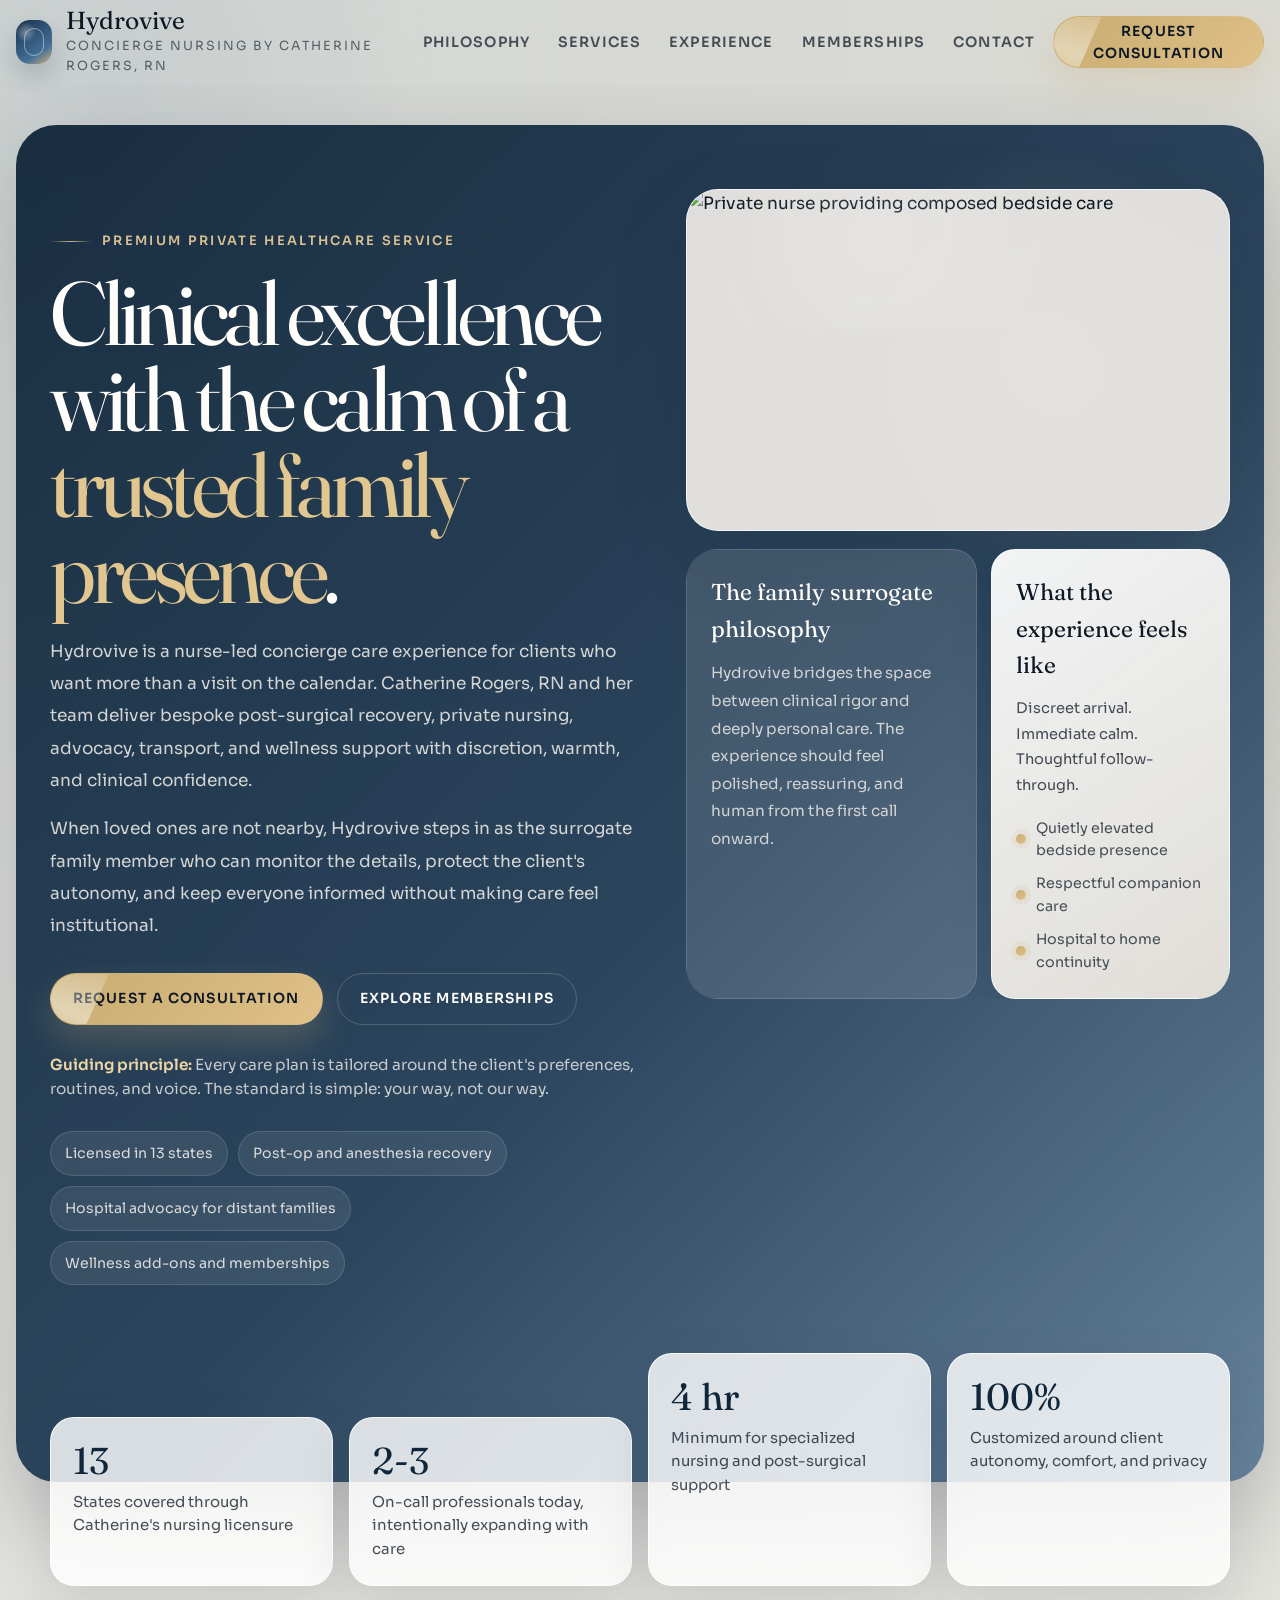
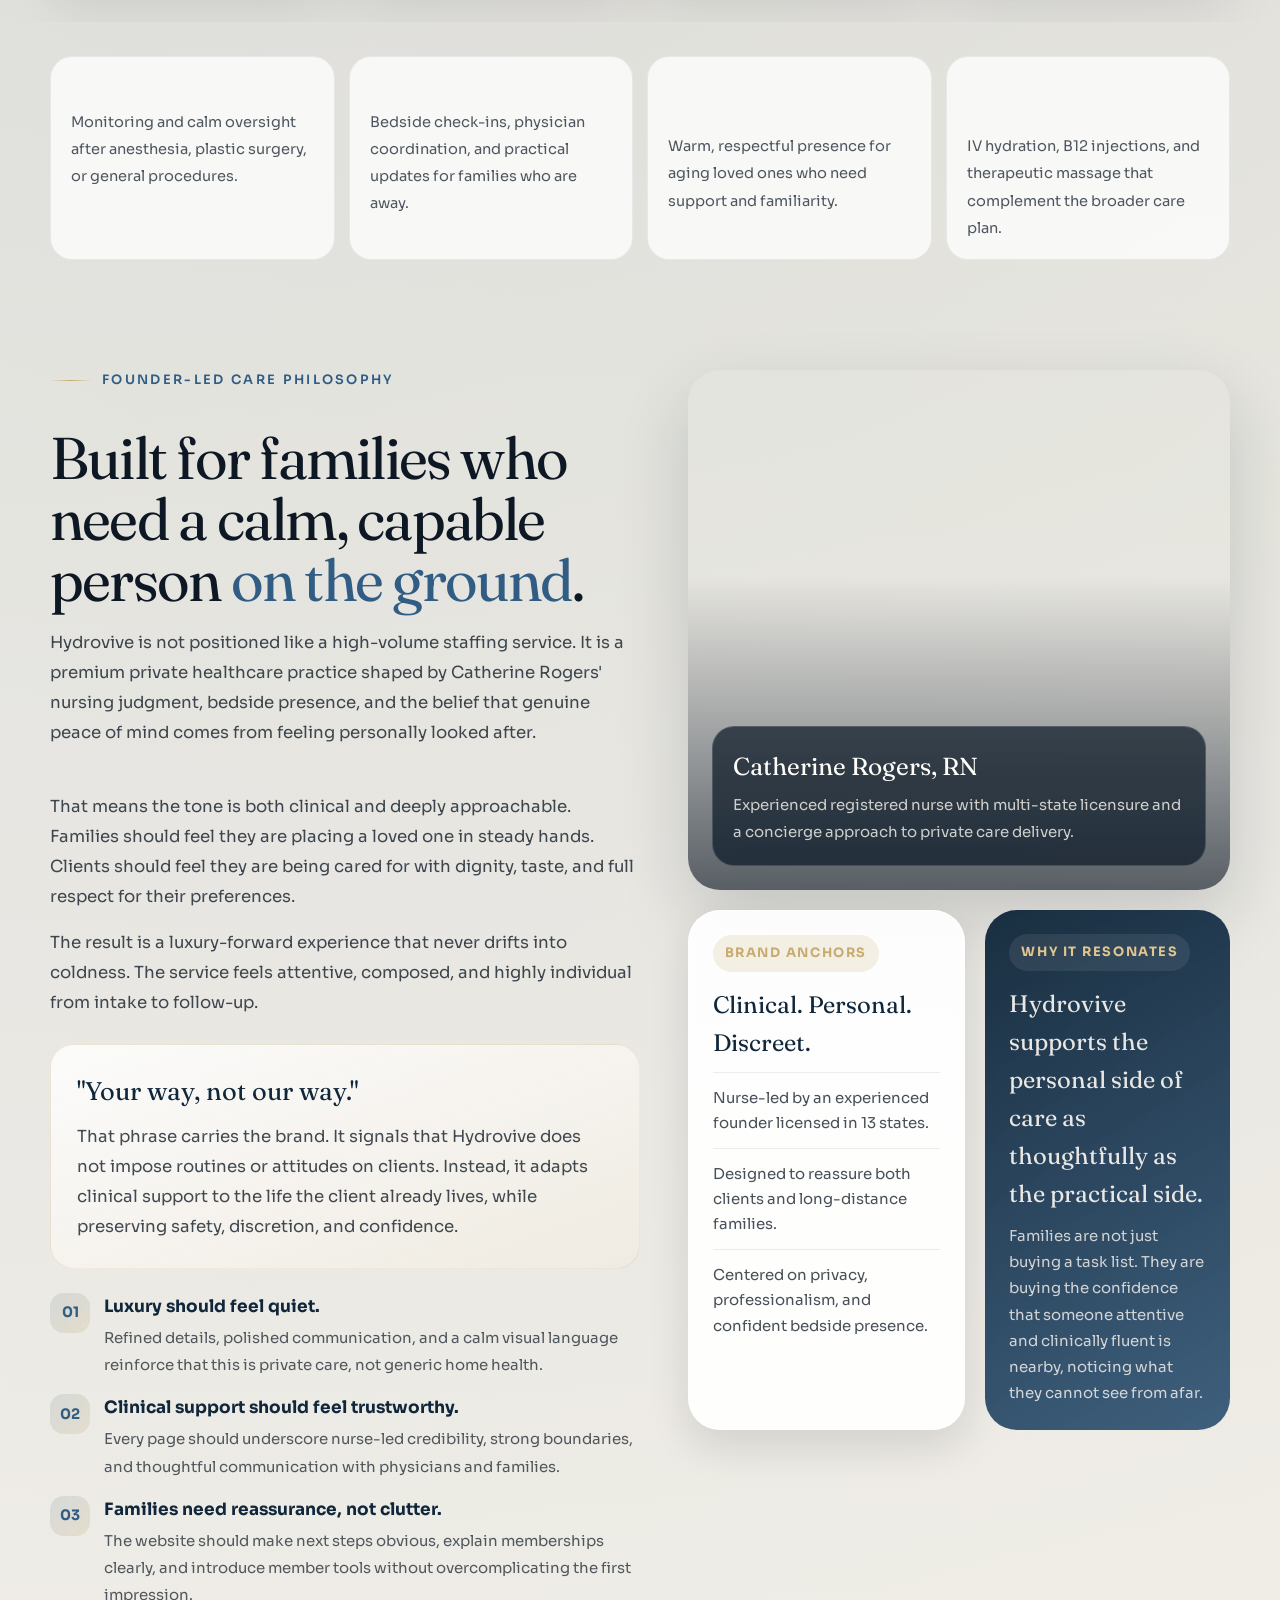
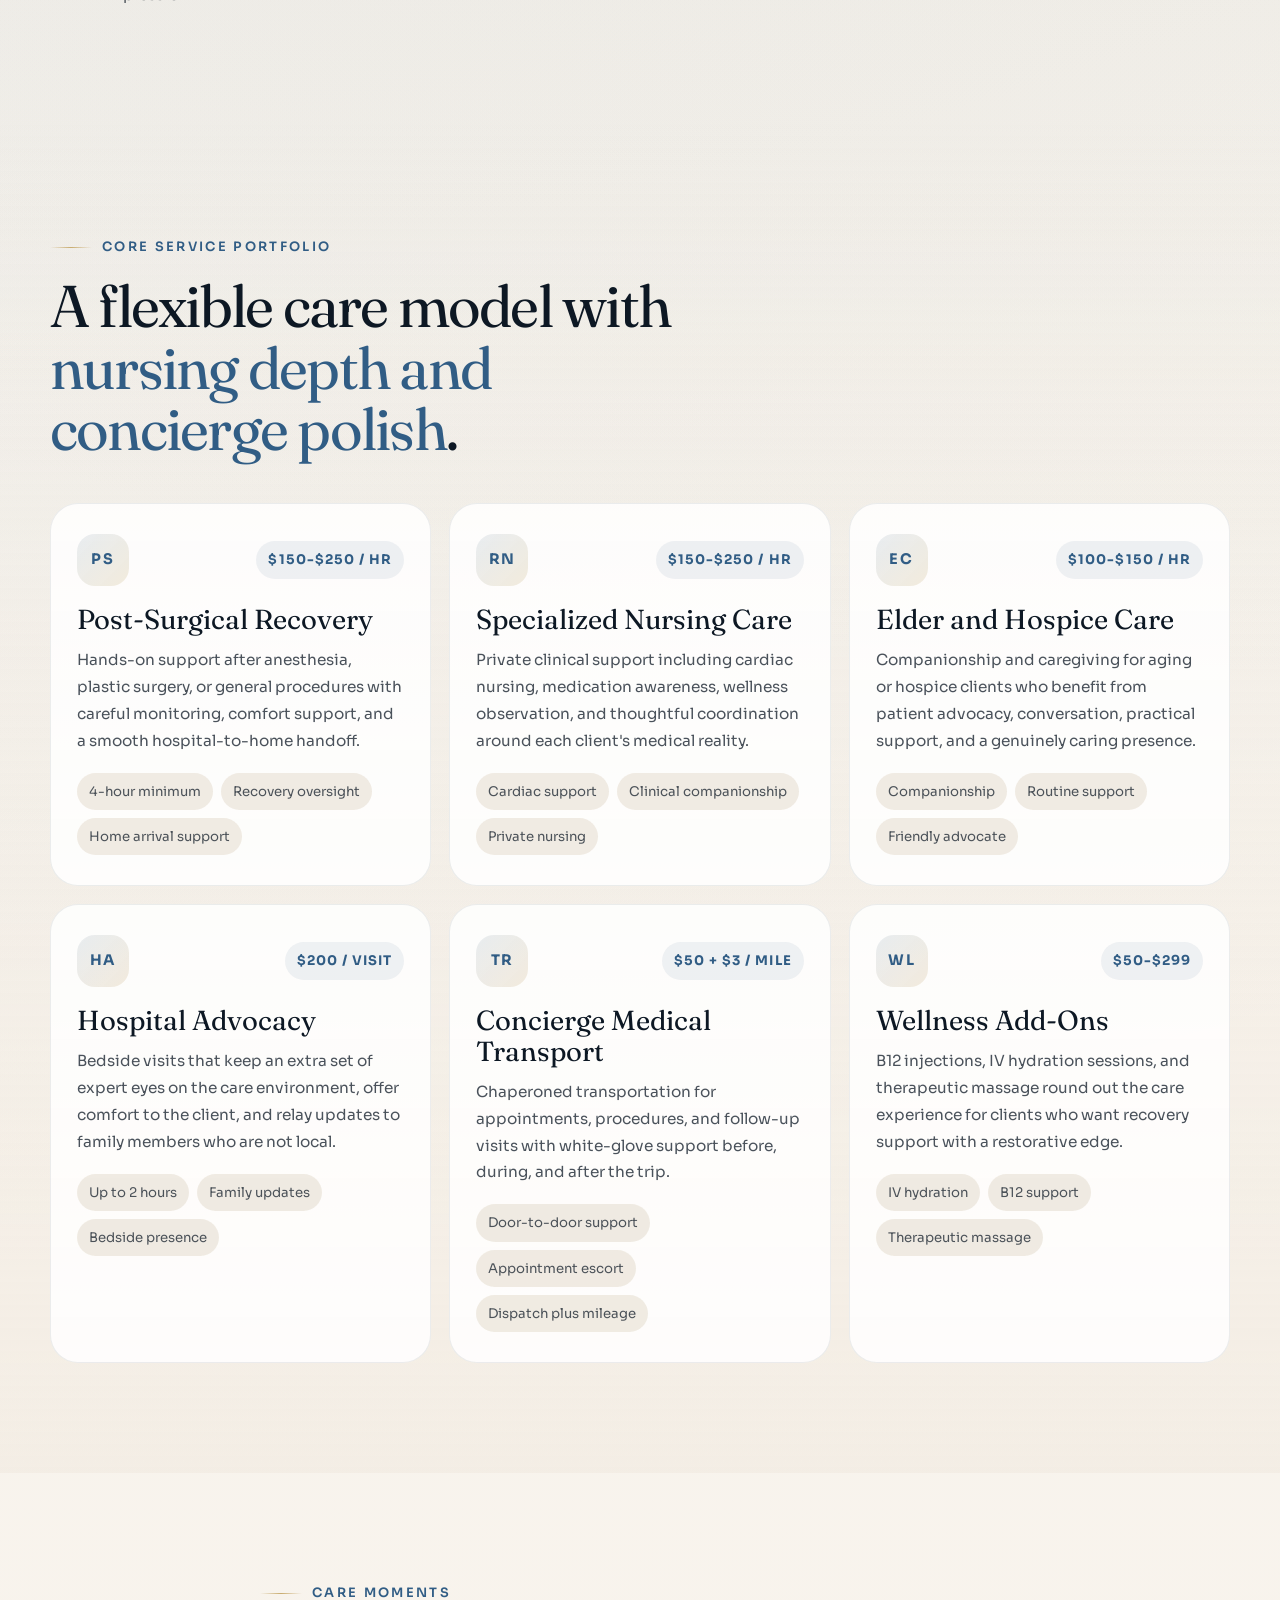
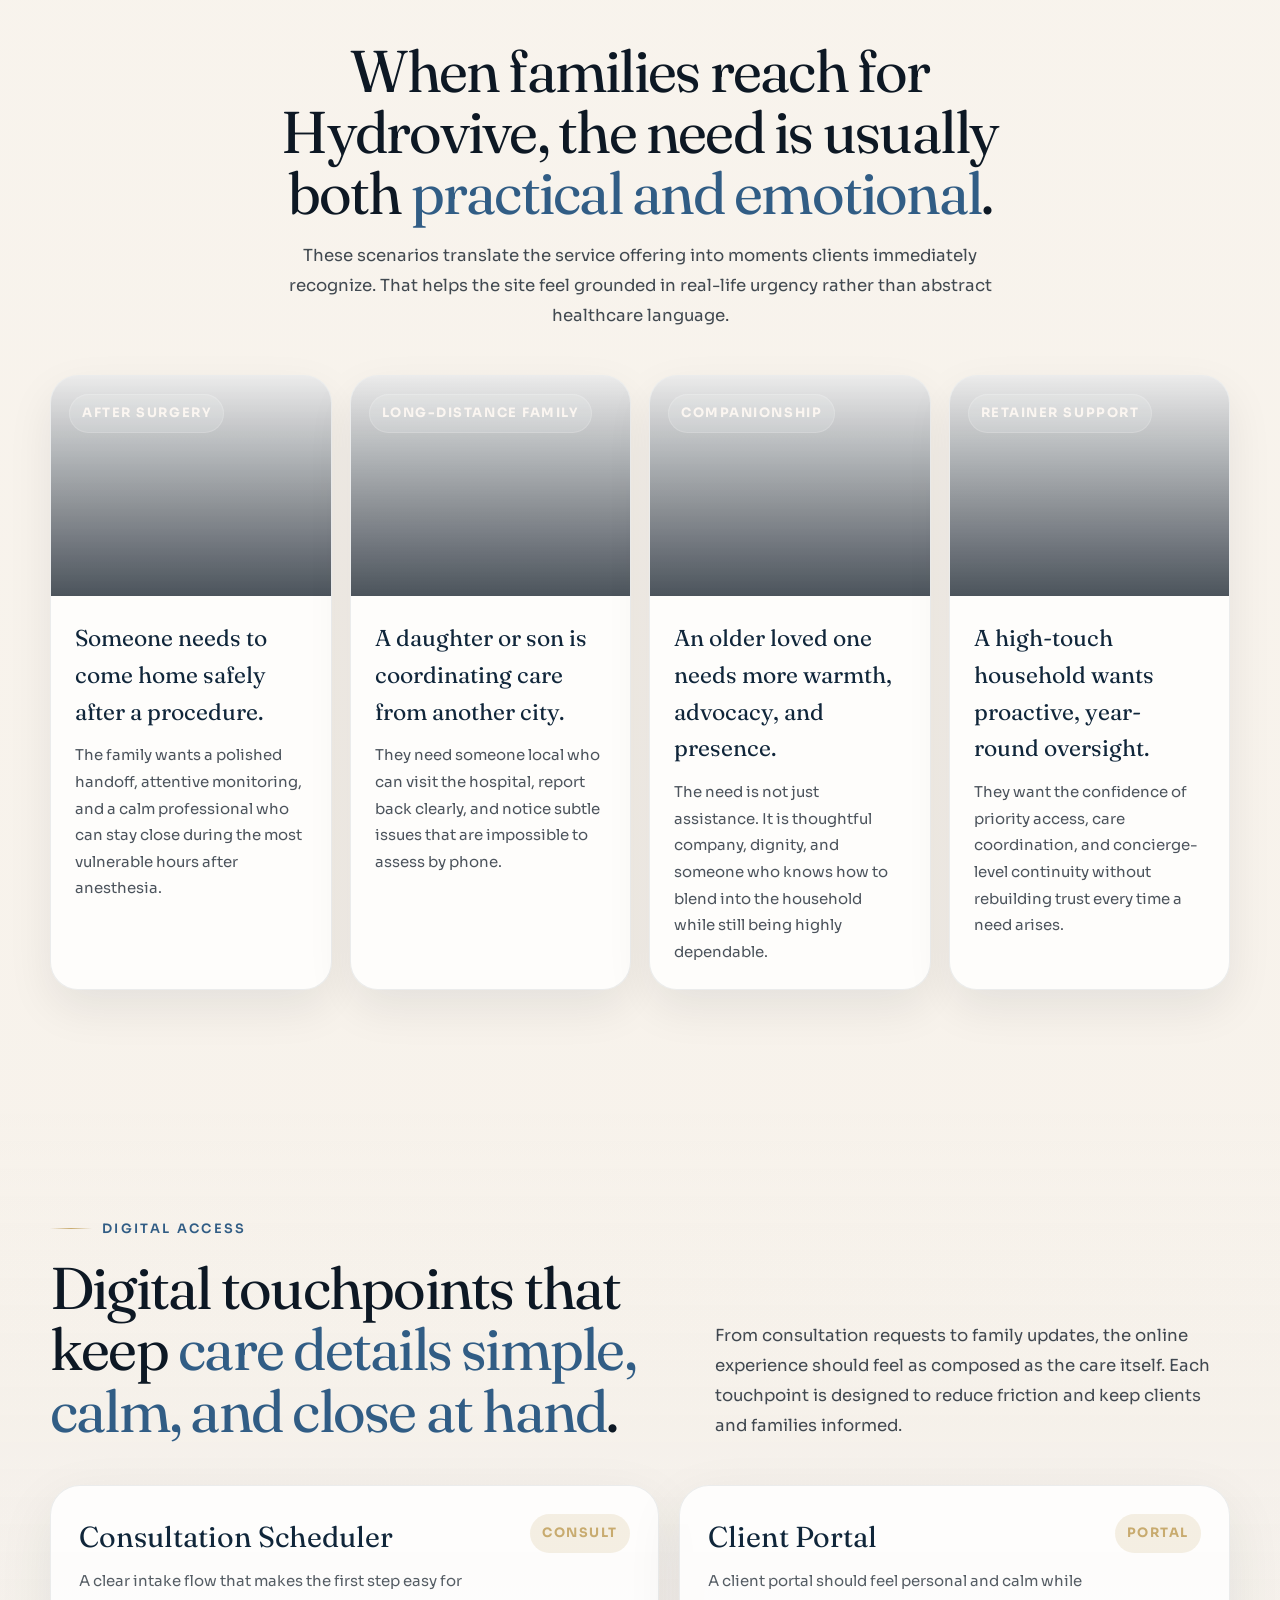
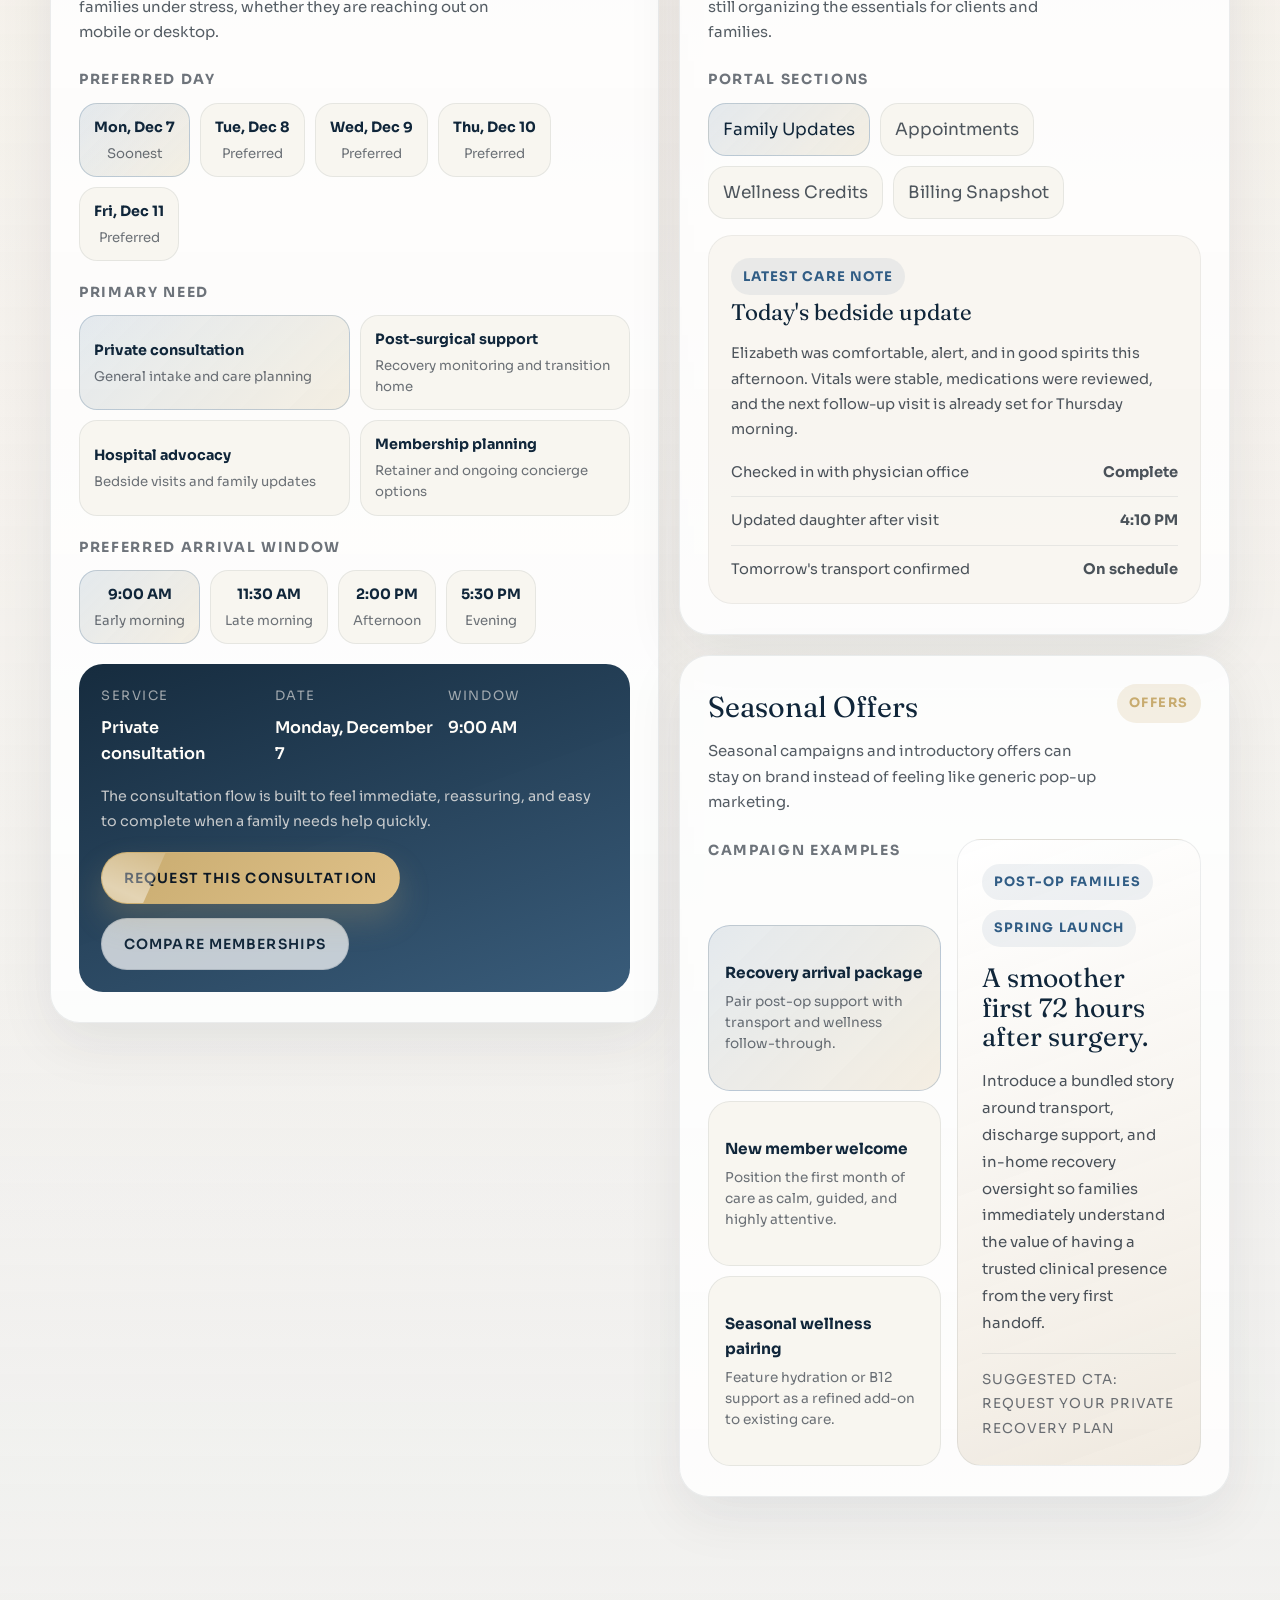
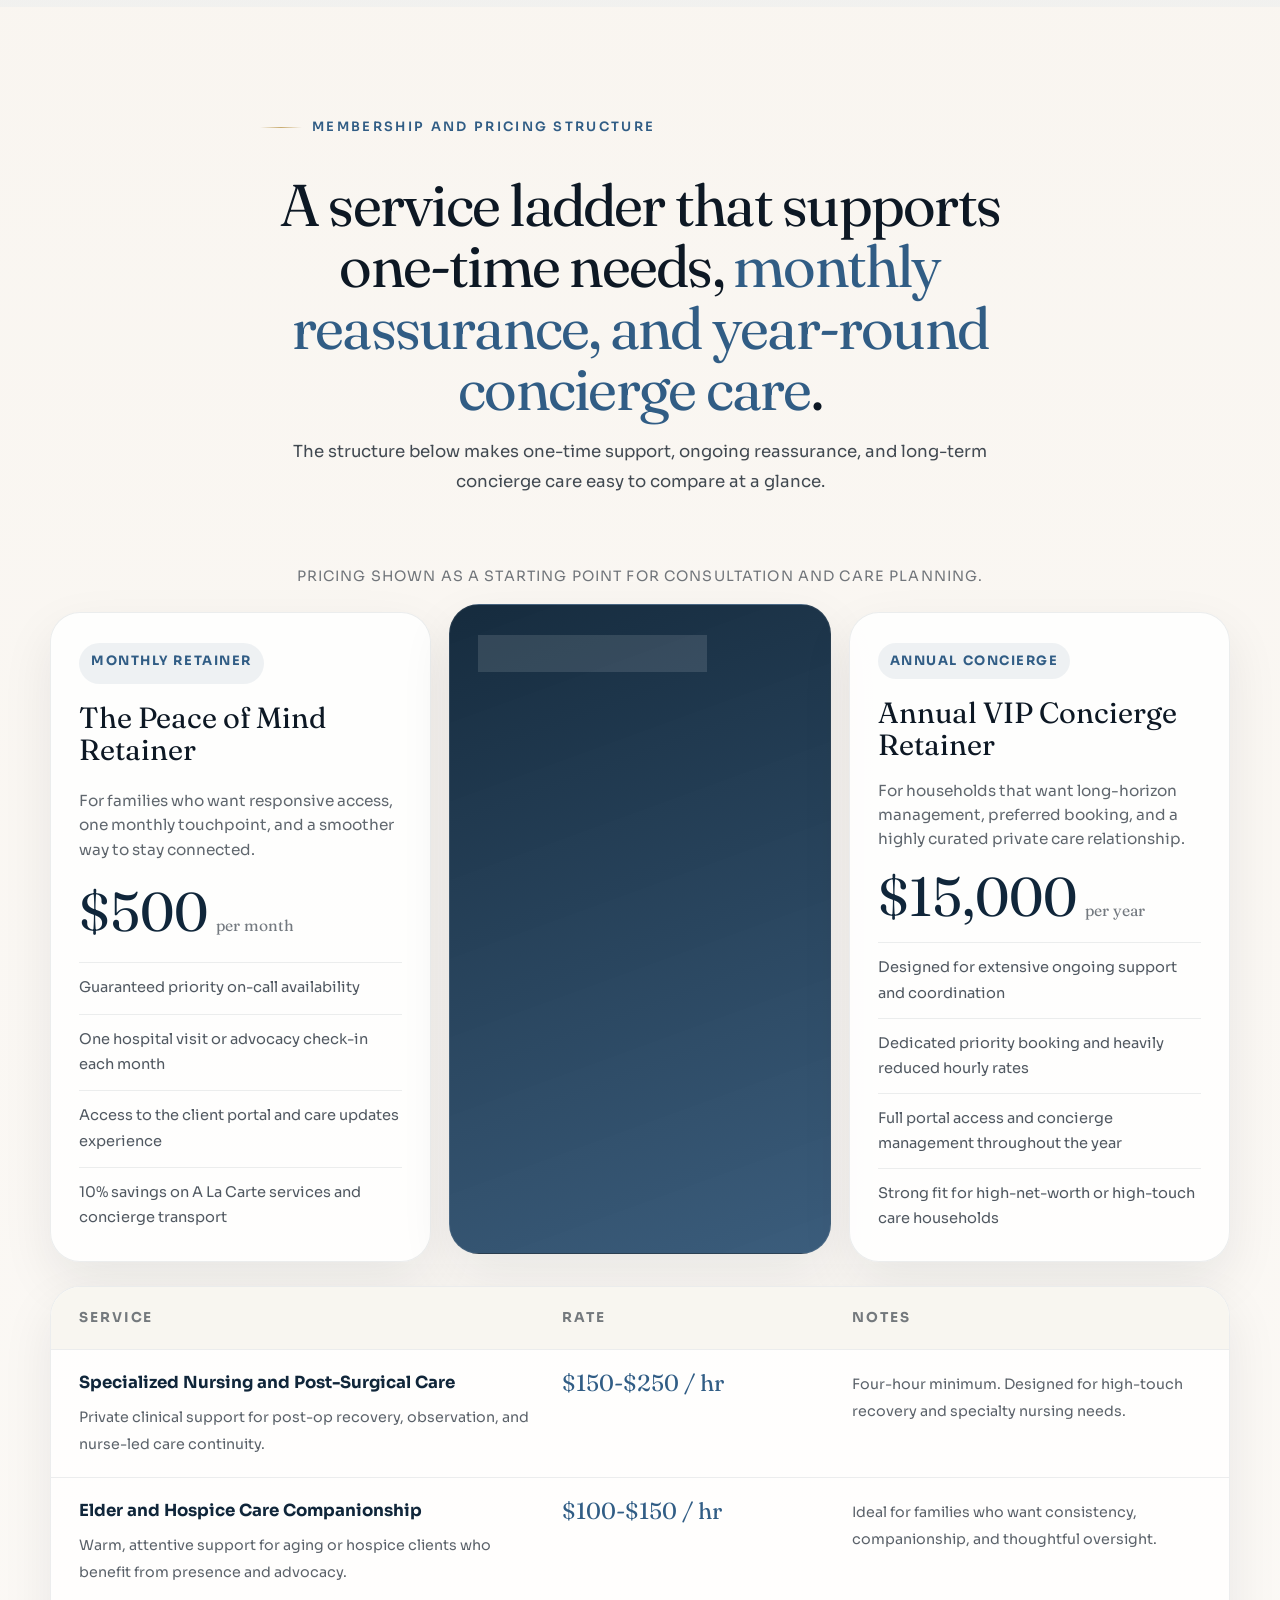
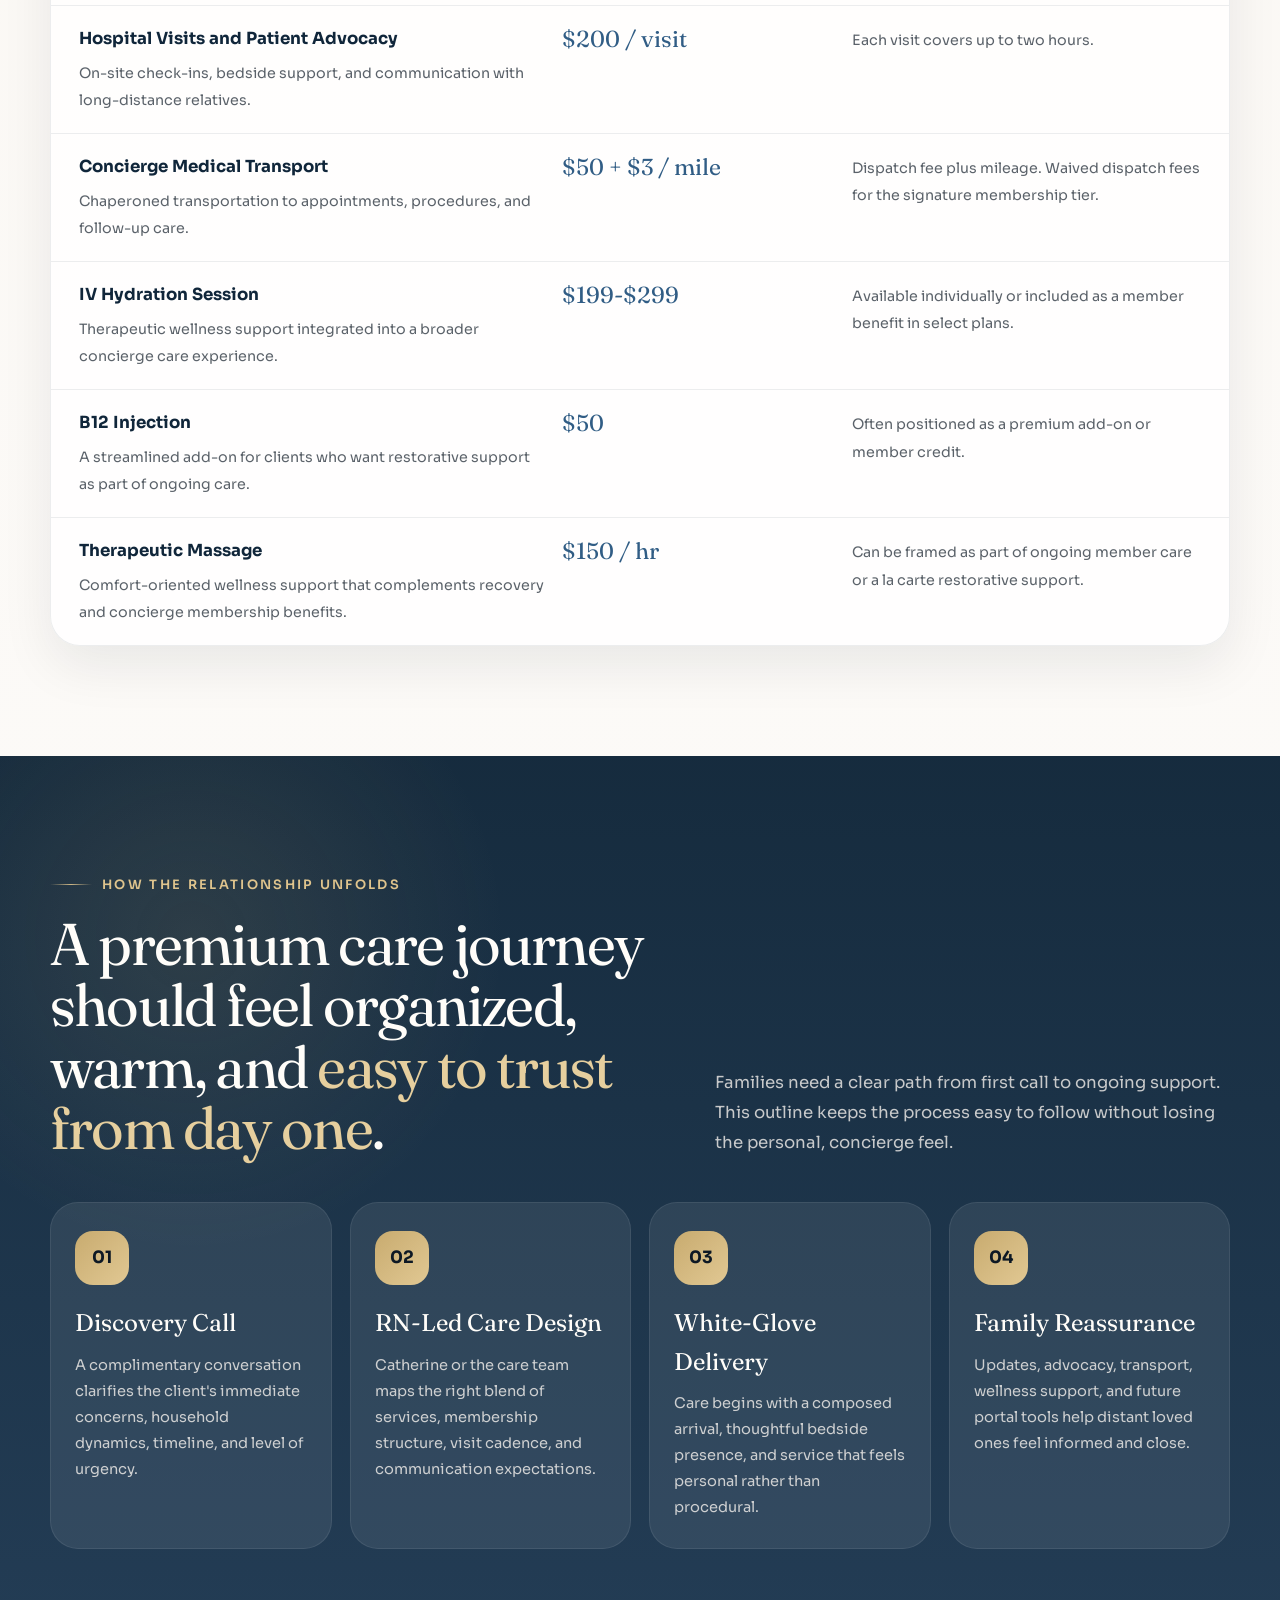
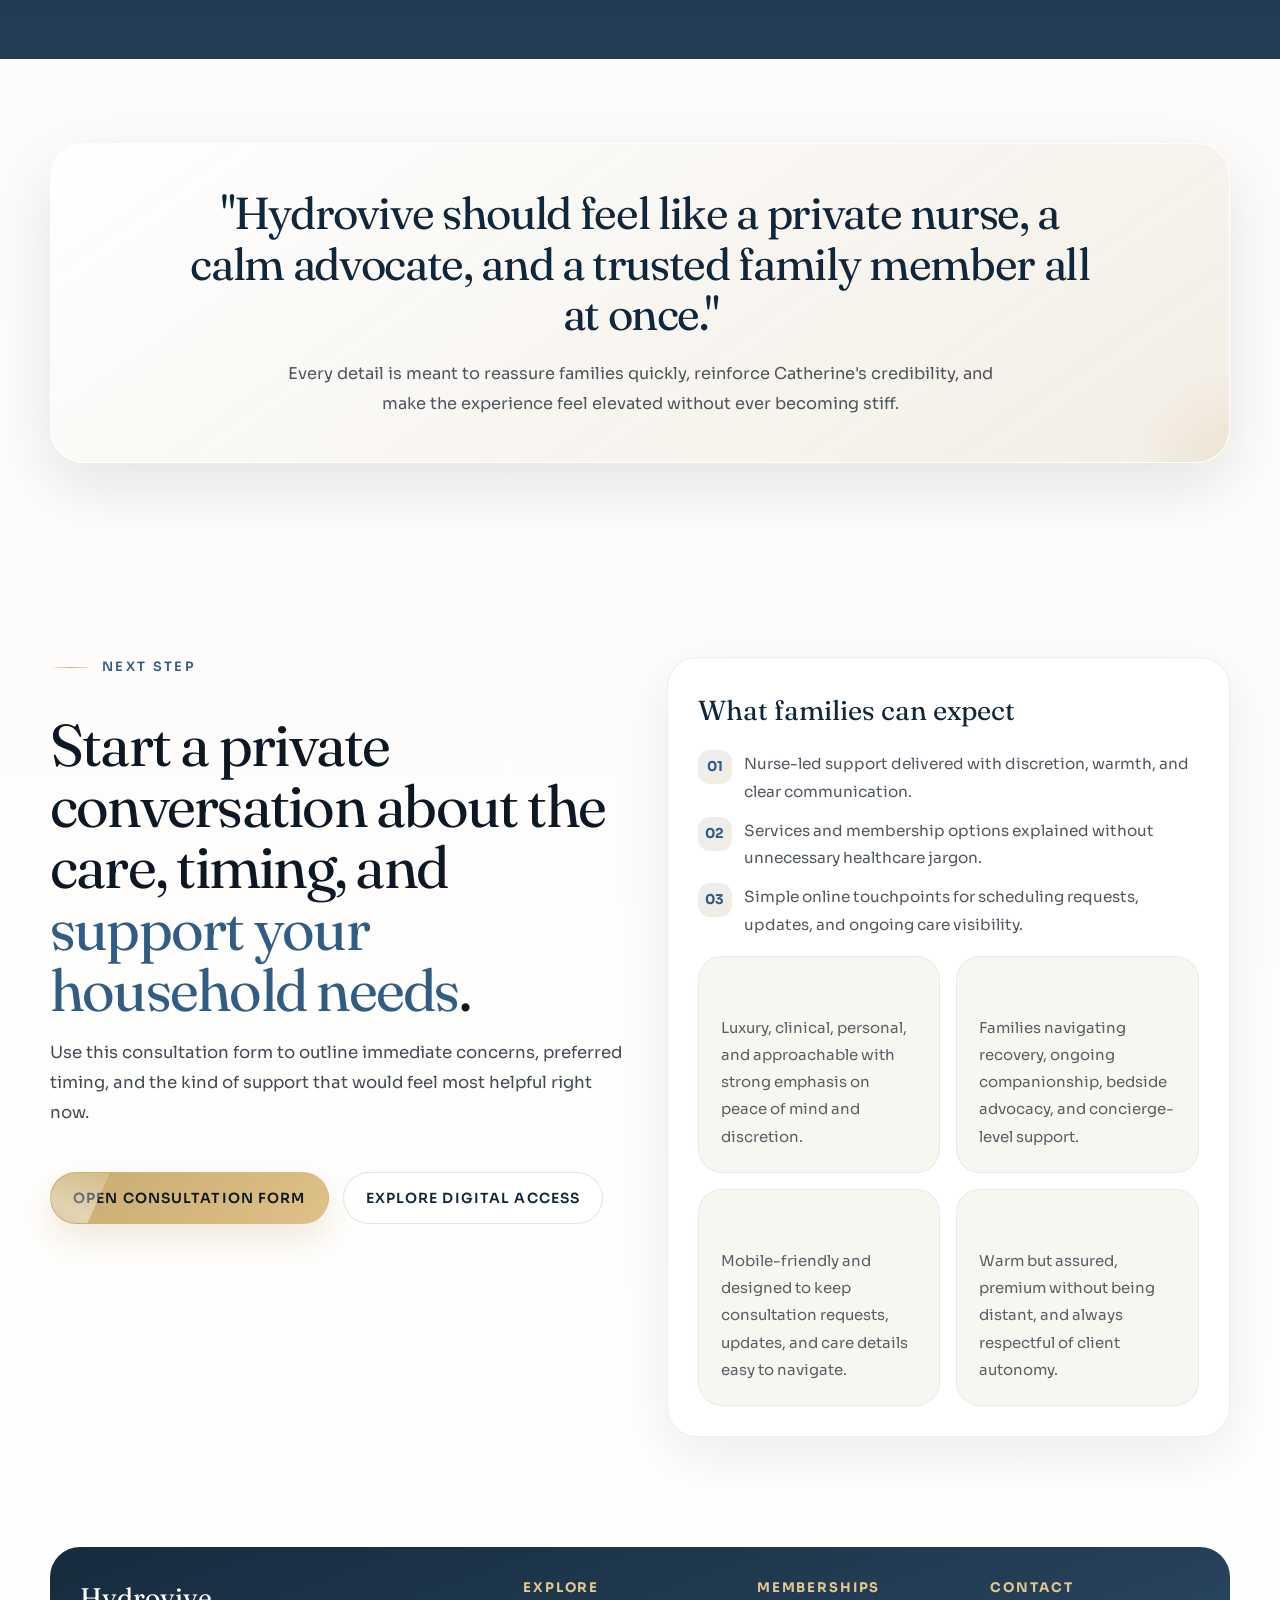
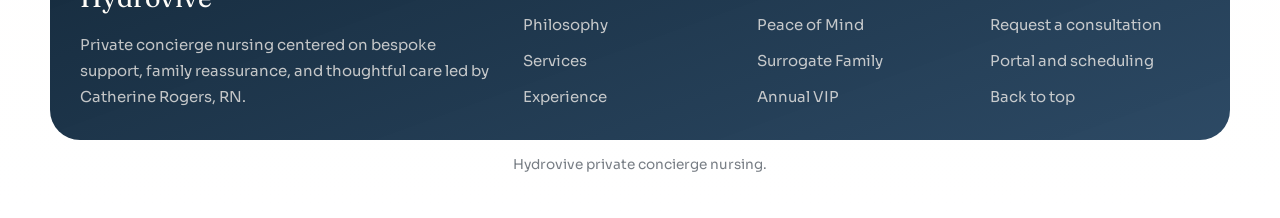
==== hydrovive-8.html @ 18f07486 "Initial GitHub Pages site" ====
﻿<!DOCTYPE html>
<html lang="en">
<head>
<meta charset="UTF-8">
<meta name="viewport" content="width=device-width, initial-scale=1.0">
<title>Hydrovive | Private Concierge Nursing by Catherine Rogers, RN</title>
<meta name="description" content="Hydrovive is a premium private healthcare service offering concierge nursing, post-surgical support, hospital advocacy, companion care, transport, and wellness experiences led by Catherine Rogers, RN.">
<link rel="preconnect" href="https://fonts.googleapis.com">
<link rel="preconnect" href="https://fonts.gstatic.com" crossorigin>
<link href="https://fonts.googleapis.com/css2?family=Fraunces:opsz,wght@9..144,300;9..144,400;9..144,500&family=Sora:wght@300;400;500;600&display=swap" rel="stylesheet">
<link rel="stylesheet" href="./hydrovive-8.css">
</head>
<body>
  <header class="site-header" id="top">
    <div class="header-inner">
      <a class="brand" href="#top" aria-label="Hydrovive home">
        <span class="brand-mark" aria-hidden="true"></span>
        <span class="brand-text">
          <strong>Hydrovive</strong>
          <span>Concierge Nursing by Catherine Rogers, RN</span>
        </span>
      </a>

      <nav class="site-nav" id="siteNav" aria-label="Primary navigation">
        <a href="#philosophy">Philosophy</a>
        <a href="#services">Services</a>
        <a href="#experience">Experience</a>
        <a href="#pricing">Memberships</a>
        <a href="#contact">Contact</a>
      </nav>

      <div class="header-actions">
        <button class="nav-toggle" id="navToggle" aria-controls="siteNav" aria-expanded="false" type="button">Menu</button>
        <button class="button primary" type="button" data-open-drawer>Request Consultation</button>
      </div>
    </div>
  </header>

  <main>
    <section class="hero">
      <div class="container hero-grid">
        <div class="hero-copy reveal">
          <span class="eyebrow">Premium private healthcare service</span>
          <h1 class="hero-title">Clinical excellence with the calm of a <span class="accent">trusted family presence</span>.</h1>
          <p class="hero-lead">Hydrovive is a nurse-led concierge care experience for clients who want more than a visit on the calendar. Catherine Rogers, RN and her team deliver bespoke post-surgical recovery, private nursing, advocacy, transport, and wellness support with discretion, warmth, and clinical confidence.</p>
          <p class="hero-lead" style="margin-top: 16px;">When loved ones are not nearby, Hydrovive steps in as the surrogate family member who can monitor the details, protect the client&apos;s autonomy, and keep everyone informed without making care feel institutional.</p>
          <div class="hero-actions button-row">
            <button class="button primary" type="button" data-open-drawer>Request a Consultation</button>
            <a class="button ghost" href="#pricing">Explore Memberships</a>
          </div>
          <p class="hero-note"><strong>Guiding principle:</strong> Every care plan is tailored around the client&apos;s preferences, routines, and voice. The standard is simple: your way, not our way.</p>
          <ul class="tag-list hero-highlights" aria-label="Hydrovive highlights">
            <li class="tag">Licensed in 13 states</li>
            <li class="tag">Post-op and anesthesia recovery</li>
            <li class="tag">Hospital advocacy for distant families</li>
            <li class="tag">Wellness add-ons and memberships</li>
          </ul>
        </div>

        <div class="hero-stage reveal">
          <article class="stage-primary surface">
            <div class="stage-image">
              <img
                src="https://images.unsplash.com/photo-1584515933487-779824d29309?auto=format&fit=crop&w=1200&q=80"
                alt="Private nurse providing composed bedside care"
              />
            </div>
          </article>

          <div class="stage-secondary">
            <article class="principles-card">
              <h3>The family surrogate philosophy</h3>
              <p>Hydrovive bridges the space between clinical rigor and deeply personal care. The experience should feel polished, reassuring, and human from the first call onward.</p>
            </article>
            <article class="arrival-card">
              <h3>What the experience feels like</h3>
              <p>Discreet arrival. Immediate calm. Thoughtful follow-through.</p>
              <ul class="arrival-points">
                <li>Quietly elevated bedside presence</li>
                <li>Respectful companion care</li>
                <li>Hospital to home continuity</li>
              </ul>
            </article>
          </div>
        </div>
      </div>

      <div class="container hero-metrics">
        <article class="metric-card metric-card--lower reveal">
          <span class="metric-value">13</span>
          <span class="metric-label">States covered through Catherine&apos;s nursing licensure</span>
        </article>
        <article class="metric-card metric-card--lower reveal">
          <span class="metric-value">2-3</span>
          <span class="metric-label">On-call professionals today, intentionally expanding with care</span>
        </article>
        <article class="metric-card reveal">
          <span class="metric-value">4 hr</span>
          <span class="metric-label">Minimum for specialized nursing and post-surgical support</span>
        </article>
        <article class="metric-card reveal">
          <span class="metric-value">100%</span>
          <span class="metric-label">Customized around client autonomy, comfort, and privacy</span>
        </article>
      </div>
    </section>

    <section class="signal-bar">
      <div class="container signal-grid">
        <article class="signal-card reveal">
          <strong>Post-surgical transitions</strong>
          <span>Monitoring and calm oversight after anesthesia, plastic surgery, or general procedures.</span>
        </article>
        <article class="signal-card reveal">
          <strong>Hospital advocacy</strong>
          <span>Bedside check-ins, physician coordination, and practical updates for families who are away.</span>
        </article>
        <article class="signal-card reveal">
          <strong>Elder and hospice companionship</strong>
          <span>Warm, respectful presence for aging loved ones who need support and familiarity.</span>
        </article>
        <article class="signal-card reveal">
          <strong>Wellness and comfort add-ons</strong>
          <span>IV hydration, B12 injections, and therapeutic massage that complement the broader care plan.</span>
        </article>
      </div>
    </section>

    <section class="section" id="philosophy">
      <div class="container founder-grid">
        <div class="philosophy-copy reveal">
          <div class="section-head">
            <span class="eyebrow">Founder-led care philosophy</span>
            <h2 class="section-title">Built for families who need a calm, capable person <span class="accent">on the ground</span>.</h2>
            <p class="section-copy">Hydrovive is not positioned like a high-volume staffing service. It is a premium private healthcare practice shaped by Catherine Rogers&apos; nursing judgment, bedside presence, and the belief that genuine peace of mind comes from feeling personally looked after.</p>
          </div>

          <p class="body-copy">That means the tone is both clinical and deeply approachable. Families should feel they are placing a loved one in steady hands. Clients should feel they are being cared for with dignity, taste, and full respect for their preferences.</p>
          <p class="body-copy">The result is a luxury-forward experience that never drifts into coldness. The service feels attentive, composed, and highly individual from intake to follow-up.</p>

          <div class="philosophy-block">
            <h3>&quot;Your way, not our way.&quot;</h3>
            <p class="body-copy">That phrase carries the brand. It signals that Hydrovive does not impose routines or attitudes on clients. Instead, it adapts clinical support to the life the client already lives, while preserving safety, discretion, and confidence.</p>
          </div>

          <ul class="philosophy-points">
            <li>
              <span class="point-index">01</span>
              <span class="point-copy">
                <strong>Luxury should feel quiet.</strong>
                <span>Refined details, polished communication, and a calm visual language reinforce that this is private care, not generic home health.</span>
              </span>
            </li>
            <li>
              <span class="point-index">02</span>
              <span class="point-copy">
                <strong>Clinical support should feel trustworthy.</strong>
                <span>Every page should underscore nurse-led credibility, strong boundaries, and thoughtful communication with physicians and families.</span>
              </span>
            </li>
            <li>
              <span class="point-index">03</span>
              <span class="point-copy">
                <strong>Families need reassurance, not clutter.</strong>
                <span>The website should make next steps obvious, explain memberships clearly, and introduce member tools without overcomplicating the first impression.</span>
              </span>
            </li>
          </ul>
        </div>

        <div class="founder-visual reveal">
          <article class="portrait-card">
            <div class="portrait-caption">
              <strong>Catherine Rogers, RN</strong>
              <span>Experienced registered nurse with multi-state licensure and a concierge approach to private care delivery.</span>
            </div>
          </article>

          <article class="credential-card">
            <span class="label">Brand anchors</span>
            <h3>Clinical. Personal. Discreet.</h3>
            <ul class="credential-list">
              <li>Nurse-led by an experienced founder licensed in 13 states.</li>
              <li>Designed to reassure both clients and long-distance families.</li>
              <li>Centered on privacy, professionalism, and confident bedside presence.</li>
            </ul>
          </article>

          <article class="presence-card">
            <span class="label">Why it resonates</span>
            <h3>Hydrovive supports the personal side of care as thoughtfully as the practical side.</h3>
            <p>Families are not just buying a task list. They are buying the confidence that someone attentive and clinically fluent is nearby, noticing what they cannot see from afar.</p>
          </article>
        </div>
      </div>
    </section>

    <section class="section services" id="services">
      <div class="container">
        <div class="section-head split reveal">
          <div>
            <span class="eyebrow">Core service portfolio</span>
            <h2 class="section-title">A flexible care model with <span class="accent">nursing depth and concierge polish</span>.</h2>
          </div>
          <p class="section-copy"></p>
        </div>

        <div class="service-grid">
          <article class="service-card reveal">
            <div class="service-top">
              <span class="service-code">PS</span>
              <span class="service-price">$150-$250 / hr</span>
            </div>
            <h3>Post-Surgical Recovery</h3>
            <p>Hands-on support after anesthesia, plastic surgery, or general procedures with careful monitoring, comfort support, and a smooth hospital-to-home handoff.</p>
            <div class="service-tags">
              <span>4-hour minimum</span>
              <span>Recovery oversight</span>
              <span>Home arrival support</span>
            </div>
          </article>

          <article class="service-card reveal">
            <div class="service-top">
              <span class="service-code">RN</span>
              <span class="service-price">$150-$250 / hr</span>
            </div>
            <h3>Specialized Nursing Care</h3>
            <p>Private clinical support including cardiac nursing, medication awareness, wellness observation, and thoughtful coordination around each client&apos;s medical reality.</p>
            <div class="service-tags">
              <span>Cardiac support</span>
              <span>Clinical companionship</span>
              <span>Private nursing</span>
            </div>
          </article>

          <article class="service-card reveal">
            <div class="service-top">
              <span class="service-code">EC</span>
              <span class="service-price">$100-$150 / hr</span>
            </div>
            <h3>Elder and Hospice Care</h3>
            <p>Companionship and caregiving for aging or hospice clients who benefit from patient advocacy, conversation, practical support, and a genuinely caring presence.</p>
            <div class="service-tags">
              <span>Companionship</span>
              <span>Routine support</span>
              <span>Friendly advocate</span>
            </div>
          </article>

          <article class="service-card reveal">
            <div class="service-top">
              <span class="service-code">HA</span>
              <span class="service-price">$200 / visit</span>
            </div>
            <h3>Hospital Advocacy</h3>
            <p>Bedside visits that keep an extra set of expert eyes on the care environment, offer comfort to the client, and relay updates to family members who are not local.</p>
            <div class="service-tags">
              <span>Up to 2 hours</span>
              <span>Family updates</span>
              <span>Bedside presence</span>
            </div>
          </article>

          <article class="service-card reveal">
            <div class="service-top">
              <span class="service-code">TR</span>
              <span class="service-price">$50 + $3 / mile</span>
            </div>
            <h3>Concierge Medical Transport</h3>
            <p>Chaperoned transportation for appointments, procedures, and follow-up visits with white-glove support before, during, and after the trip.</p>
            <div class="service-tags">
              <span>Door-to-door support</span>
              <span>Appointment escort</span>
              <span>Dispatch plus mileage</span>
            </div>
          </article>

          <article class="service-card reveal">
            <div class="service-top">
              <span class="service-code">WL</span>
              <span class="service-price">$50-$299</span>
            </div>
            <h3>Wellness Add-Ons</h3>
            <p>B12 injections, IV hydration sessions, and therapeutic massage round out the care experience for clients who want recovery support with a restorative edge.</p>
            <div class="service-tags">
              <span>IV hydration</span>
              <span>B12 support</span>
              <span>Therapeutic massage</span>
            </div>
          </article>
        </div>
      </div>
    </section>

    <section class="section">
      <div class="container">
        <div class="section-head center reveal">
          <span class="eyebrow">Care moments</span>
          <h2 class="section-title">When families reach for Hydrovive, the need is usually both <span class="accent">practical and emotional</span>.</h2>
          <p class="section-copy">These scenarios translate the service offering into moments clients immediately recognize. That helps the site feel grounded in real-life urgency rather than abstract healthcare language.</p>
        </div>

        <div class="journey-grid">
          <article class="journey-card reveal">
            <div class="journey-visual">
              <span class="journey-kicker">After surgery</span>
            </div>
            <div class="journey-body">
              <h3>Someone needs to come home safely after a procedure.</h3>
              <p>The family wants a polished handoff, attentive monitoring, and a calm professional who can stay close during the most vulnerable hours after anesthesia.</p>
            </div>
          </article>

          <article class="journey-card reveal">
            <div class="journey-visual">
              <span class="journey-kicker">Long-distance family</span>
            </div>
            <div class="journey-body">
              <h3>A daughter or son is coordinating care from another city.</h3>
              <p>They need someone local who can visit the hospital, report back clearly, and notice subtle issues that are impossible to assess by phone.</p>
            </div>
          </article>

          <article class="journey-card reveal">
            <div class="journey-visual">
              <span class="journey-kicker">Companionship</span>
            </div>
            <div class="journey-body">
              <h3>An older loved one needs more warmth, advocacy, and presence.</h3>
              <p>The need is not just assistance. It is thoughtful company, dignity, and someone who knows how to blend into the household while still being highly dependable.</p>
            </div>
          </article>

          <article class="journey-card reveal">
            <div class="journey-visual">
              <span class="journey-kicker">Retainer support</span>
            </div>
            <div class="journey-body">
              <h3>A high-touch household wants proactive, year-round oversight.</h3>
              <p>They want the confidence of priority access, care coordination, and concierge-level continuity without rebuilding trust every time a need arises.</p>
            </div>
          </article>
        </div>
      </div>
    </section>

    <section class="section experience" id="experience">
      <div class="container">
        <div class="section-head split reveal">
          <div>
            <span class="eyebrow">Digital access</span>
            <h2 class="section-title">Digital touchpoints that keep <span class="accent">care details simple, calm, and close at hand</span>.</h2>
          </div>
          <p class="section-copy">From consultation requests to family updates, the online experience should feel as composed as the care itself. Each touchpoint is designed to reduce friction and keep clients and families informed.</p>
        </div>

        <div class="experience-grid">
          <article class="demo-card reveal">
            <div class="card-head">
              <div>
                <h3>Consultation Scheduler</h3>
                <p>A clear intake flow that makes the first step easy for families under stress, whether they are reaching out on mobile or desktop.</p>
              </div>
              <span class="preview-badge">Consult</span>
            </div>

            <div class="scheduler-body">
              <div class="scheduler-group">
                <h4>Preferred day</h4>
                <div class="slot-grid" id="dayOptions"></div>
              </div>

              <div class="scheduler-group">
                <h4>Primary need</h4>
                <div class="service-options">
                  <button class="service-pill active" type="button" data-service-option="Private consultation">
                    <strong>Private consultation</strong>
                    <span>General intake and care planning</span>
                  </button>
                  <button class="service-pill" type="button" data-service-option="Post-surgical support">
                    <strong>Post-surgical support</strong>
                    <span>Recovery monitoring and transition home</span>
                  </button>
                  <button class="service-pill" type="button" data-service-option="Hospital advocacy">
                    <strong>Hospital advocacy</strong>
                    <span>Bedside visits and family updates</span>
                  </button>
                  <button class="service-pill" type="button" data-service-option="Membership planning">
                    <strong>Membership planning</strong>
                    <span>Retainer and ongoing concierge options</span>
                  </button>
                </div>
              </div>

              <div class="scheduler-group">
                <h4>Preferred arrival window</h4>
                <div class="slot-grid">
                  <button class="option-chip active" type="button" data-time-option="9:00 AM">
                    <strong>9:00 AM</strong>
                    <span>Early morning</span>
                  </button>
                  <button class="option-chip" type="button" data-time-option="11:30 AM">
                    <strong>11:30 AM</strong>
                    <span>Late morning</span>
                  </button>
                  <button class="option-chip" type="button" data-time-option="2:00 PM">
                    <strong>2:00 PM</strong>
                    <span>Afternoon</span>
                  </button>
                  <button class="option-chip" type="button" data-time-option="5:30 PM">
                    <strong>5:30 PM</strong>
                    <span>Evening</span>
                  </button>
                </div>
              </div>

              <div class="scheduler-summary">
                <div class="summary-grid">
                  <div class="summary-item">
                    <span>Service</span>
                    <strong id="summaryService">Private consultation</strong>
                  </div>
                  <div class="summary-item">
                    <span>Date</span>
                    <strong id="summaryDate">Select a day</strong>
                  </div>
                  <div class="summary-item">
                    <span>Window</span>
                    <strong id="summaryTime">9:00 AM</strong>
                  </div>
                </div>
                <p class="summary-note">The consultation flow is built to feel immediate, reassuring, and easy to complete when a family needs help quickly.</p>
                <div class="button-row">
                  <button class="button primary" id="schedulerCta" type="button">Request This Consultation</button>
                  <a class="button secondary" href="#pricing">Compare Memberships</a>
                </div>
              </div>
            </div>
          </article>

          <div class="demo-stack">
            <article class="demo-card reveal">
              <div class="card-head">
                <div>
                  <h3>Client Portal</h3>
                  <p>A client portal should feel personal and calm while still organizing the essentials for clients and families.</p>
                </div>
                <span class="preview-badge">Portal</span>
              </div>

              <div class="portal-card-body">
                <div class="portal-tabs">
                  <h4>Portal sections</h4>
                  <div class="tab-list" role="tablist" aria-label="Portal tabs">
                    <button class="tab-button active" type="button" data-portal-tab="updates" aria-selected="true">Family Updates</button>
                    <button class="tab-button" type="button" data-portal-tab="appointments" aria-selected="false">Appointments</button>
                    <button class="tab-button" type="button" data-portal-tab="wellness" aria-selected="false">Wellness Credits</button>
                    <button class="tab-button" type="button" data-portal-tab="billing" aria-selected="false">Billing Snapshot</button>
                  </div>
                </div>

                <div class="portal-panel active" id="portal-updates" role="tabpanel">
                  <span class="portal-status">Latest care note</span>
                  <h4>Today&apos;s bedside update</h4>
                  <p>Elizabeth was comfortable, alert, and in good spirits this afternoon. Vitals were stable, medications were reviewed, and the next follow-up visit is already set for Thursday morning.</p>
                  <ul class="portal-list">
                    <li><span>Checked in with physician office</span><strong>Complete</strong></li>
                    <li><span>Updated daughter after visit</span><strong>4:10 PM</strong></li>
                    <li><span>Tomorrow&apos;s transport confirmed</span><strong>On schedule</strong></li>
                  </ul>
                </div>

                <div class="portal-panel" id="portal-appointments" role="tabpanel">
                  <span class="portal-status">Upcoming visits</span>
                  <h4>Appointments at a glance</h4>
                  <p>The portal layout keeps the next care touchpoints simple for the household while giving family members enough detail to stay oriented from anywhere.</p>
                  <ul class="portal-list">
                    <li><span>Post-op recovery check-in</span><strong>Mar 17, 9:00 AM</strong></li>
                    <li><span>IV hydration session</span><strong>Mar 21, 2:00 PM</strong></li>
                    <li><span>Concierge transport for cardiology visit</span><strong>Mar 26, 10:30 AM</strong></li>
                  </ul>
                </div>

                <div class="portal-panel" id="portal-wellness" role="tabpanel">
                  <span class="portal-status">Membership perks</span>
                  <h4>Wellness credits and usage</h4>
                  <p>The premium membership experience becomes more tangible when clients can easily see what is included, what has been used, and what remains this cycle.</p>
                  <div class="meter-list">
                    <div class="meter-row">
                      <strong>B12 support <span>1 of 2 used</span></strong>
                      <div class="meter-bar"><span style="width: 50%;"></span></div>
                    </div>
                    <div class="meter-row">
                      <strong>IV hydration <span>0 of 1 used</span></strong>
                      <div class="meter-bar"><span style="width: 10%;"></span></div>
                    </div>
                    <div class="meter-row">
                      <strong>Therapeutic massage <span>1 of 1 reserved</span></strong>
                      <div class="meter-bar"><span style="width: 100%;"></span></div>
                    </div>
                  </div>
                </div>

                <div class="portal-panel" id="portal-billing" role="tabpanel">
                  <span class="portal-status">Retainers and invoices</span>
                  <h4>Billing that feels straightforward</h4>
                  <p>Membership status, pending balances, and transport charges stay legible without making the experience feel like accounting software.</p>
                  <ul class="portal-list">
                    <li><span>Peace of Mind retainer</span><strong>Paid</strong></li>
                    <li><span>Hospital advocacy visit</span><strong>$200 pending</strong></li>
                    <li><span>Concierge transport</span><strong>$88.10 pending</strong></li>
                  </ul>
                </div>
              </div>
            </article>

            <article class="demo-card reveal">
              <div class="card-head">
                <div>
                  <h3>Seasonal Offers</h3>
                  <p>Seasonal campaigns and introductory offers can stay on brand instead of feeling like generic pop-up marketing.</p>
                </div>
                <span class="preview-badge">Offers</span>
              </div>

              <div class="campaign-body">
                <div class="campaign-shell">
                  <div class="campaign-controls">
                    <h4>Campaign examples</h4>
                    <button class="campaign-button active" type="button" data-campaign="recovery">
                      <strong>Recovery arrival package</strong>
                      <span>Pair post-op support with transport and wellness follow-through.</span>
                    </button>
                    <button class="campaign-button" type="button" data-campaign="welcome">
                      <strong>New member welcome</strong>
                      <span>Position the first month of care as calm, guided, and highly attentive.</span>
                    </button>
                    <button class="campaign-button" type="button" data-campaign="seasonal">
                      <strong>Seasonal wellness pairing</strong>
                      <span>Feature hydration or B12 support as a refined add-on to existing care.</span>
                    </button>
                  </div>

                  <div class="campaign-preview">
                    <div class="preview-meta">
                      <span class="meta-pill" id="campaignAudience">Post-op families</span>
                      <span class="meta-pill" id="campaignWindow">Spring launch</span>
                    </div>
                    <h4 id="campaignTitle">A smoother first 72 hours after surgery.</h4>
                    <p id="campaignCopy">Introduce a bundled story around transport, discharge support, and in-home recovery oversight so families immediately understand the value of having a trusted clinical presence from the very first handoff.</p>
                    <p id="campaignCta" class="cta-note">Suggested CTA: Request your private recovery plan</p>
                  </div>
                </div>
              </div>
            </article>
          </div>
        </div>
      </div>
    </section>
    
    <section class="section" id="pricing">
      <div class="container pricing-wrap">
        <div class="section-head center reveal">
          <span class="eyebrow">Membership and pricing structure</span>
          <h2 class="section-title">A service ladder that supports one-time needs, <span class="accent">monthly reassurance, and year-round concierge care</span>.</h2>
          <p class="section-copy">The structure below makes one-time support, ongoing reassurance, and long-term concierge care easy to compare at a glance.</p>
        </div>

        <p class="pricing-note reveal">Pricing shown as a starting point for consultation and care planning.</p>

        <div class="membership-grid">
          <article class="membership-card reveal">
            <span class="plan-label">Monthly retainer</span>
            <h3>The Peace of Mind Retainer</h3>
            <p class="plan-subtitle">For families who want responsive access, one monthly touchpoint, and a smoother way to stay connected.</p>
            <div class="plan-price">
              <strong>$500</strong>
              <span>per month</span>
            </div>
            <ul class="plan-list">
              <li>Guaranteed priority on-call availability</li>
              <li>One hospital visit or advocacy check-in each month</li>
              <li>Access to the client portal and care updates experience</li>
              <li>10% savings on A La Carte services and concierge transport</li>
            </ul>
          </article>

          <article class="membership-card featured reveal">
            <span class="plan-label">Signature membership</span>
            <h3>The Surrogate Family Membership</h3>
            <p class="plan-subtitle">The clearest expression of the brand promise: trusted presence, regular touchpoints, and premium member benefits.</p>
            <div class="plan-price">
              <strong>$1,500</strong>
              <span>per month</span>
            </div>
            <ul class="plan-list">
              <li>Priority 24/7 on-call availability</li>
              <li>Weekly companionship or check-in visits, up to four per month</li>
              <li>Two wellness add-ons each month: B12, IV hydration, or massage</li>
              <li>Waived dispatch fees for concierge medical transport</li>
            </ul>
          </article>

          <article class="membership-card reveal">
            <span class="plan-label">Annual concierge</span>
            <h3>Annual VIP Concierge Retainer</h3>
            <p class="plan-subtitle">For households that want long-horizon management, preferred booking, and a highly curated private care relationship.</p>
            <div class="plan-price">
              <strong>$15,000</strong>
              <span>per year</span>
            </div>
            <ul class="plan-list">
              <li>Designed for extensive ongoing support and coordination</li>
              <li>Dedicated priority booking and heavily reduced hourly rates</li>
              <li>Full portal access and concierge management throughout the year</li>
              <li>Strong fit for high-net-worth or high-touch care households</li>
            </ul>
          </article>
        </div>

        <div class="pricing-table reveal">
          <div class="pricing-table-head">
            <div>Service</div>
            <div>Rate</div>
            <div>Notes</div>
          </div>

          <div class="pricing-row">
            <div>
              <strong>Specialized Nursing and Post-Surgical Care</strong>
              <span>Private clinical support for post-op recovery, observation, and nurse-led care continuity.</span>
            </div>
            <div class="value">$150-$250 / hr</div>
            <div><span>Four-hour minimum. Designed for high-touch recovery and specialty nursing needs.</span></div>
          </div>

          <div class="pricing-row">
            <div>
              <strong>Elder and Hospice Care Companionship</strong>
              <span>Warm, attentive support for aging or hospice clients who benefit from presence and advocacy.</span>
            </div>
            <div class="value">$100-$150 / hr</div>
            <div><span>Ideal for families who want consistency, companionship, and thoughtful oversight.</span></div>
          </div>

          <div class="pricing-row">
            <div>
              <strong>Hospital Visits and Patient Advocacy</strong>
              <span>On-site check-ins, bedside support, and communication with long-distance relatives.</span>
            </div>
            <div class="value">$200 / visit</div>
            <div><span>Each visit covers up to two hours.</span></div>
          </div>

          <div class="pricing-row">
            <div>
              <strong>Concierge Medical Transport</strong>
              <span>Chaperoned transportation to appointments, procedures, and follow-up care.</span>
            </div>
            <div class="value">$50 + $3 / mile</div>
            <div><span>Dispatch fee plus mileage. Waived dispatch fees for the signature membership tier.</span></div>
          </div>

          <div class="pricing-row">
            <div>
              <strong>IV Hydration Session</strong>
              <span>Therapeutic wellness support integrated into a broader concierge care experience.</span>
            </div>
            <div class="value">$199-$299</div>
            <div><span>Available individually or included as a member benefit in select plans.</span></div>
          </div>

          <div class="pricing-row">
            <div>
              <strong>B12 Injection</strong>
              <span>A streamlined add-on for clients who want restorative support as part of ongoing care.</span>
            </div>
            <div class="value">$50</div>
            <div><span>Often positioned as a premium add-on or member credit.</span></div>
          </div>

          <div class="pricing-row">
            <div>
              <strong>Therapeutic Massage</strong>
              <span>Comfort-oriented wellness support that complements recovery and concierge membership benefits.</span>
            </div>
            <div class="value">$150 / hr</div>
            <div><span>Can be framed as part of ongoing member care or a la carte restorative support.</span></div>
          </div>
        </div>
      </div>
    </section>

    <section class="section process">
      <div class="container">
        <div class="section-head split reveal">
          <div>
            <span class="eyebrow">How the relationship unfolds</span>
            <h2 class="section-title">A premium care journey should feel organized, warm, and <span class="accent">easy to trust from day one</span>.</h2>
          </div>
          <p class="section-copy">Families need a clear path from first call to ongoing support. This outline keeps the process easy to follow without losing the personal, concierge feel.</p>
        </div>

        <div class="process-grid">
          <article class="process-card reveal">
            <div class="process-index">01</div>
            <h3>Discovery Call</h3>
            <p>A complimentary conversation clarifies the client&apos;s immediate concerns, household dynamics, timeline, and level of urgency.</p>
          </article>

          <article class="process-card reveal">
            <div class="process-index">02</div>
            <h3>RN-Led Care Design</h3>
            <p>Catherine or the care team maps the right blend of services, membership structure, visit cadence, and communication expectations.</p>
          </article>

          <article class="process-card reveal">
            <div class="process-index">03</div>
            <h3>White-Glove Delivery</h3>
            <p>Care begins with a composed arrival, thoughtful bedside presence, and service that feels personal rather than procedural.</p>
          </article>

          <article class="process-card reveal">
            <div class="process-index">04</div>
            <h3>Family Reassurance</h3>
            <p>Updates, advocacy, transport, wellness support, and future portal tools help distant loved ones feel informed and close.</p>
          </article>
        </div>
      </div>
    </section>

    <section class="quote-band">
      <div class="container">
        <div class="quote-panel reveal">
          <blockquote>&quot;Hydrovive should feel like a private nurse, a calm advocate, and a trusted family member all at once.&quot;</blockquote>
          <p>Every detail is meant to reassure families quickly, reinforce Catherine&apos;s credibility, and make the experience feel elevated without ever becoming stiff.</p>
        </div>
      </div>
    </section>

    <section class="section" id="contact">
      <div class="container contact-grid">
        <div class="contact-copy reveal">
          <div class="section-head">
            <span class="eyebrow">Next step</span>
            <h2 class="section-title">Start a private conversation about the care, timing, and <span class="accent">support your household needs</span>.</h2>
            <p class="section-copy">Use this consultation form to outline immediate concerns, preferred timing, and the kind of support that would feel most helpful right now.</p>
          </div>

          <div class="button-row">
            <button class="button primary" type="button" data-open-drawer>Open Consultation Form</button>
            <a class="button secondary" href="#experience">Explore Digital Access</a>
          </div>
        </div>

        <div class="contact-panel reveal">
          <h3>What families can expect</h3>
          <ul>
            <li>
              <span>01</span>
              <span>Nurse-led support delivered with discretion, warmth, and clear communication.</span>
            </li>
            <li>
              <span>02</span>
              <span>Services and membership options explained without unnecessary healthcare jargon.</span>
            </li>
            <li>
              <span>03</span>
              <span>Simple online touchpoints for scheduling requests, updates, and ongoing care visibility.</span>
            </li>
          </ul>

          <div class="contact-detail-grid">
            <div class="detail-card">
              <strong>Positioning</strong>
              <span>Luxury, clinical, personal, and approachable with strong emphasis on peace of mind and discretion.</span>
            </div>
            <div class="detail-card">
              <strong>Best audience</strong>
              <span>Families navigating recovery, ongoing companionship, bedside advocacy, and concierge-level support.</span>
            </div>
            <div class="detail-card">
              <strong>Digital access</strong>
              <span>Mobile-friendly and designed to keep consultation requests, updates, and care details easy to navigate.</span>
            </div>
            <div class="detail-card">
              <strong>Content tone</strong>
              <span>Warm but assured, premium without being distant, and always respectful of client autonomy.</span>
            </div>
          </div>
        </div>
      </div>
    </section>
  </main>

  <footer>
    <div class="container">
      <div class="footer-shell reveal">
        <div>
          <h3>Hydrovive</h3>
          <p>Private concierge nursing centered on bespoke support, family reassurance, and thoughtful care led by Catherine Rogers, RN.</p>
        </div>

        <div class="footer-group">
          <strong>Explore</strong>
          <nav>
            <a href="#philosophy">Philosophy</a>
            <a href="#services">Services</a>
            <a href="#experience">Experience</a>
          </nav>
        </div>

        <div class="footer-group">
          <strong>Memberships</strong>
          <nav>
            <a href="#pricing">Peace of Mind</a>
            <a href="#pricing">Surrogate Family</a>
            <a href="#pricing">Annual VIP</a>
          </nav>
        </div>

        <div class="footer-group">
          <strong>Contact</strong>
          <nav>
            <a href="#contact">Request a consultation</a>
            <a href="#experience">Portal and scheduling</a>
            <a href="#top">Back to top</a>
          </nav>
        </div>
      </div>
      <p class="footer-bottom">Hydrovive private concierge nursing.</p>
    </div>
  </footer>

  <aside class="drawer" id="consultDrawer" aria-hidden="true">
    <div class="drawer-panel">
      <div class="drawer-head">
        <div>
          <h2>Private consultation request</h2>
          <p>Share a few details about the client, the timing, and the kind of support needed. We&apos;ll use it to shape the first conversation.</p>
        </div>
        <button class="close-drawer" id="closeDrawer" type="button" aria-label="Close consultation drawer">Close</button>
      </div>

      <form class="consult-form" id="consultForm">
        <div class="form-grid">
          <div class="field">
            <label for="contactName">Contact name</label>
            <input id="contactName" name="contactName" type="text" placeholder="Family member or client name" required>
          </div>
          <div class="field">
            <label for="contactEmail">Email</label>
            <input id="contactEmail" name="contactEmail" type="email" placeholder="name@example.com" required>
          </div>
          <div class="field">
            <label for="serviceInterest">Service interest</label>
            <select id="serviceInterest" name="serviceInterest">
              <option>Private consultation</option>
              <option>Post-surgical support</option>
              <option>Hospital advocacy</option>
              <option>Membership planning</option>
              <option>Elder and hospice companionship</option>
              <option>Concierge medical transport</option>
            </select>
          </div>
          <div class="field">
            <label for="preferredWindow">Preferred window</label>
            <input id="preferredWindow" name="preferredWindow" type="text" value="9:00 AM">
          </div>
          <div class="field">
            <label for="preferredDate">Preferred date</label>
            <input id="preferredDate" name="preferredDate" type="date">
          </div>
          <div class="field">
            <label for="clientLocation">Client location</label>
            <input id="clientLocation" name="clientLocation" type="text" placeholder="City and state">
          </div>
          <div class="field full">
            <label for="careNotes">What does the client need right now?</label>
            <textarea id="careNotes" name="careNotes" placeholder="Briefly describe the situation, timing, and any priorities for the care team."></textarea>
          </div>
        </div>

        <p class="form-footnote">Provide as much or as little detail as you have now. A simple outline is enough to begin planning next steps.</p>

        <div class="button-row">
          <button class="button primary" type="submit">Submit Consultation Request</button>
          <button class="button secondary" type="button" id="resetDrawer">Reset</button>
        </div>

        <div class="success-card" id="successCard" aria-live="polite">
          <strong>Request received.</strong>
          <span id="successMessage">Your consultation details have been noted and the care summary is ready for review.</span>
        </div>
      </form>
    </div>
  </aside>

  <div class="floating-cta">
    <button class="button primary" type="button" data-open-drawer>Request Care</button>
  </div>

  <script src="./hydrovive-8.js"></script>
</body>
</html>
---- hydrovive-8.css ----
﻿:root {
    --ink: #0d1824;
    --midnight: #10263a;
    --royal: #315d85;
    --mist: #dfe7ee;
    --champagne: #c8ab6f;
    --champagne-soft: rgba(200, 171, 111, 0.18);
    --ivory: #f8f5ef;
    --paper: #fffdf9;
    --sand: #ece5da;
    --stone: #8e8b87;
    --forest: #31584a;
    --plum: #6a4459;
    --shadow: 0 24px 80px rgba(13, 24, 36, 0.12);
    --radius-xl: 32px;
    --radius-lg: 24px;
    --radius-md: 18px;
    --radius-sm: 999px;
    --display: "Fraunces", Georgia, serif;
    --sans: "Sora", "Segoe UI", sans-serif;
  }

  * {
    box-sizing: border-box;
    margin: 0;
    padding: 0;
  }

  html {
    font-size: 17px;
    scroll-behavior: smooth;
  }

  body {
    font-family: var(--sans);
    color: var(--ink);
    background:
      radial-gradient(circle at top left, rgba(49, 93, 133, 0.18), transparent 34%),
      radial-gradient(circle at top right, rgba(200, 171, 111, 0.14), transparent 30%),
      linear-gradient(180deg, #fbf8f2 0%, #f7f2eb 48%, #ffffff 100%);
    line-height: 1.6;
    overflow-x: hidden;
    -webkit-font-smoothing: antialiased;
    position: relative;
  }

  body.drawer-open {
    overflow: hidden;
  }

  body::before,
  body::after {
    content: "";
    position: fixed;
    width: 34rem;
    height: 34rem;
    border-radius: 50%;
    pointer-events: none;
    filter: blur(12px);
    opacity: 0.38;
    z-index: -1;
    animation: ambientFloat 18s ease-in-out infinite;
  }

  body::before {
    top: -12rem;
    left: -10rem;
    background: radial-gradient(circle, rgba(49, 93, 133, 0.18) 0%, rgba(49, 93, 133, 0.02) 68%, transparent 72%);
  }

  body::after {
    right: -12rem;
    top: 28vh;
    background: radial-gradient(circle, rgba(200, 171, 111, 0.18) 0%, rgba(200, 171, 111, 0.03) 66%, transparent 72%);
    animation-duration: 22s;
    animation-direction: reverse;
  }

  img {
    display: block;
    max-width: 100%;
  }

  button,
  input,
  textarea,
  select {
    font: inherit;
  }

  a {
    color: inherit;
    text-decoration: none;
  }

  .container {
    width: min(1180px, calc(100% - 40px));
    margin: 0 auto;
  }

  .section {
    padding: 110px 0;
    position: relative;
  }

  .eyebrow {
    display: inline-flex;
    align-items: center;
    gap: 10px;
    margin-bottom: 18px;
    color: var(--royal);
    font-size: 0.76rem;
    font-weight: 600;
    letter-spacing: 0.18em;
    text-transform: uppercase;
  }

  .eyebrow::before {
    content: "";
    width: 42px;
    height: 1px;
    background: linear-gradient(90deg, transparent, var(--champagne), transparent);
  }

  .section-head {
    display: grid;
    gap: 18px;
    margin-bottom: 44px;
  }

  .section-head.split {
    grid-template-columns: minmax(0, 1.1fr) minmax(0, 0.9fr);
    align-items: end;
    gap: 36px;
  }

  .section-head.center {
    text-align: center;
    max-width: 760px;
    margin: 0 auto 44px;
  }

  .section-title {
    font-family: var(--display);
    font-size: clamp(2.4rem, 4.6vw, 4.5rem);
    font-weight: 400;
    line-height: 1.04;
    letter-spacing: -0.03em;
  }

  .section-title .accent {
    color: var(--royal);
  }

  .section-copy,
  .body-copy {
    color: rgba(13, 24, 36, 0.78);
    font-size: 0.98rem;
    line-height: 1.8;
  }

  .button-row {
    display: flex;
    flex-wrap: wrap;
    gap: 14px;
  }

  .button {
    display: inline-flex;
    align-items: center;
    justify-content: center;
    gap: 10px;
    min-height: 52px;
    padding: 0 22px;
    border-radius: var(--radius-sm);
    border: 1px solid transparent;
    cursor: pointer;
    transition: transform 0.25s ease, border-color 0.25s ease, background 0.25s ease, color 0.25s ease;
    font-size: 0.82rem;
    font-weight: 600;
    letter-spacing: 0.08em;
    text-transform: uppercase;
  }

  .button:hover {
    transform: translateY(-2px);
  }

  .button.primary {
    background: linear-gradient(135deg, var(--champagne), #dfc189);
    color: var(--ink);
    box-shadow: 0 16px 32px rgba(200, 171, 111, 0.24);
    position: relative;
    overflow: hidden;
  }

  .button.primary::after {
    content: "";
    position: absolute;
    inset: -120% auto auto -30%;
    width: 46%;
    height: 320%;
    background: linear-gradient(180deg, transparent, rgba(255, 255, 255, 0.46), transparent);
    transform: rotate(24deg);
    transition: transform 0.7s ease;
  }

  .button.primary:hover::after {
    transform: translateX(240%) rotate(24deg);
  }

  .button.secondary {
    background: rgba(255, 255, 255, 0.72);
    border-color: rgba(16, 38, 58, 0.12);
    color: var(--midnight);
  }

  .button.ghost {
    background: transparent;
    border-color: rgba(255, 255, 255, 0.18);
    color: var(--paper);
  }

  .button.small {
    min-height: 42px;
    padding: 0 16px;
    font-size: 0.72rem;
  }

  .tag-list {
    display: flex;
    flex-wrap: wrap;
    gap: 10px;
    list-style: none;
  }

  .tag {
    padding: 10px 14px;
    border-radius: var(--radius-sm);
    border: 1px solid rgba(49, 93, 133, 0.14);
    background: rgba(255, 255, 255, 0.78);
    color: rgba(13, 24, 36, 0.76);
    font-size: 0.83rem;
  }

  .surface {
    background: rgba(255, 255, 255, 0.72);
    border: 1px solid rgba(255, 255, 255, 0.7);
    box-shadow: var(--shadow);
    backdrop-filter: blur(20px);
  }

  .reveal {
    opacity: 0;
    transform: translateY(26px);
    transition: opacity 0.6s ease, transform 0.6s ease;
  }

  .reveal.is-visible {
    opacity: 1;
    transform: translateY(0);
  }

  .site-header {
    position: sticky;
    top: 0;
    z-index: 30;
    border-bottom: 1px solid transparent;
    transition: background 0.25s ease, border-color 0.25s ease, box-shadow 0.25s ease;
  }

  .site-header.scrolled {
    background: rgba(248, 245, 239, 0.88);
    border-color: rgba(16, 38, 58, 0.08);
    box-shadow: 0 12px 36px rgba(13, 24, 36, 0.08);
    backdrop-filter: blur(18px);
  }

  .header-inner {
    width: min(1260px, calc(100% - 32px));
    margin: 0 auto;
    min-height: 84px;
    display: flex;
    align-items: center;
    justify-content: space-between;
    gap: 18px;
  }

  .brand {
    display: inline-flex;
    align-items: center;
    gap: 14px;
    flex: 1 1 auto;
    min-width: 0;
  }

  .brand-text {
    min-width: 0;
  }

  .brand-mark {
    width: 44px;
    height: 44px;
    border-radius: 14px;
    position: relative;
    background:
      radial-gradient(circle at 28% 28%, rgba(255, 255, 255, 0.36), transparent 25%),
      linear-gradient(145deg, #17314a 0%, #426e97 70%, #d0b277 100%);
    box-shadow: 0 12px 24px rgba(16, 38, 58, 0.18);
    overflow: hidden;
  }

  .brand-mark::after {
    content: "";
    position: absolute;
    inset: 8px;
    border: 1px solid rgba(255, 255, 255, 0.44);
    border-radius: 11px;
  }

  .brand-text strong {
    display: block;
    font-family: var(--display);
    font-size: 1.45rem;
    font-weight: 400;
    line-height: 1;
  }

  .brand-text span {
    display: block;
    margin-top: 4px;
    font-size: 0.74rem;
    color: rgba(13, 24, 36, 0.62);
    letter-spacing: 0.16em;
    text-transform: uppercase;
  }

  .site-nav {
    display: flex;
    align-items: center;
    gap: 28px;
  }

  .site-nav a {
    color: rgba(13, 24, 36, 0.72);
    font-size: 0.84rem;
    font-weight: 600;
    letter-spacing: 0.08em;
    text-transform: uppercase;
  }

  .site-nav a:hover {
    color: var(--royal);
  }

  .site-nav a.is-active {
    color: var(--midnight);
  }

  .header-actions {
    display: flex;
    align-items: center;
    gap: 14px;
  }

  .nav-toggle {
    display: none;
    width: 46px;
    height: 46px;
    border: 1px solid rgba(16, 38, 58, 0.12);
    border-radius: 14px;
    background: rgba(255, 255, 255, 0.8);
    color: var(--ink);
  }

  .hero {
    padding: 48px 0 36px;
    position: relative;
    overflow: clip;
  }

  .hero::before {
    content: "";
    position: absolute;
    top: 40px;
    right: 16px;
    bottom: 140px;
    left: 16px;
    border-radius: 40px;
    background:
      linear-gradient(135deg, rgba(18, 39, 59, 0.96) 0%, rgba(32, 60, 86, 0.94) 56%, rgba(78, 111, 143, 0.84) 100%);
    box-shadow: 0 32px 90px rgba(13, 24, 36, 0.2);
  }

  .hero::after {
    content: "";
    position: absolute;
    inset: 60px 28px auto auto;
    width: 420px;
    height: 420px;
    border-radius: 50%;
    background: radial-gradient(circle, rgba(200, 171, 111, 0.16), transparent 70%);
    pointer-events: none;
    animation: pulseGlow 12s ease-in-out infinite;
  }

  .hero-grid {
    position: relative;
    z-index: 1;
    min-height: 700px;
    display: grid;
    grid-template-columns: minmax(0, 1.05fr) minmax(320px, 0.95fr);
    gap: 34px;
    align-items: start;
    padding: 48px 0 0;
    perspective: 1400px;
  }

  .hero-copy {
    padding: 42px 0 40px;
    color: var(--paper);
    transform: translate3d(var(--copy-shift-x, 0px), var(--copy-shift-y, 0px), 0);
    transition: transform 0.35s ease;
  }

  .hero-copy .eyebrow {
    color: #d7bf90;
  }

  .hero-copy .eyebrow::before {
    background: linear-gradient(90deg, transparent, rgba(223, 193, 137, 0.9), transparent);
  }

  .hero-title {
    max-width: 720px;
    margin-bottom: 22px;
    font-family: var(--display);
    font-size: clamp(3rem, 7vw, 6.4rem);
    font-weight: 400;
    line-height: 0.96;
    letter-spacing: -0.05em;
  }

  .hero-title .accent {
    color: #e2c68f;
  }

  .hero-lead {
    max-width: 620px;
    font-size: 1rem;
    line-height: 1.9;
    color: rgba(255, 250, 244, 0.8);
  }

  .hero-actions {
    margin-top: 30px;
  }

  .hero-note {
    margin-top: 28px;
    font-size: 0.9rem;
    color: rgba(255, 250, 244, 0.74);
  }

  .hero-note strong {
    color: #f0d8a9;
    font-weight: 600;
  }

  .hero-highlights {
    margin-top: 30px;
  }

  .hero-highlights .tag {
    background: rgba(255, 255, 255, 0.08);
    border-color: rgba(255, 255, 255, 0.12);
    color: rgba(255, 250, 244, 0.82);
  }

  .hero-stage {
    display: grid;
    gap: 18px;
    align-content: center;
    padding: 8px 0 0;
    transform: translate3d(var(--stage-shift-x, 0px), var(--stage-shift-y, 0px), 0) rotateX(var(--stage-rotate-x, 0deg)) rotateY(var(--stage-rotate-y, 0deg));
    transform-style: preserve-3d;
    transition: transform 0.35s ease;
  }

  .stage-primary,
  .stage-secondary {
    border-radius: var(--radius-xl);
    overflow: hidden;
  }

  .stage-primary {
    display: grid;
    grid-template-columns: minmax(0, 1fr);
    background: rgba(245, 241, 235, 0.9);
  }

  .stage-image {
    min-height: 340px;
    position: relative;
    overflow: hidden;
  }

  .stage-image img {
    width: 100%;
    height: 100%;
    min-height: 340px;
    display: block;
    object-fit: cover;
  }

  .stage-image::before {
    content: "";
    position: absolute;
    inset: -12% 22% auto -6%;
    height: 180px;
    background: radial-gradient(circle, rgba(255, 255, 255, 0.2), transparent 72%);
    opacity: 0.75;
    mix-blend-mode: screen;
    animation: shimmerDrift 14s linear infinite;
  }

  .stage-secondary {
    display: grid;
    grid-template-columns: 1.1fr 0.9fr;
    gap: 14px;
  }

  .principles-card,
  .arrival-card {
    padding: 24px;
    border-radius: var(--radius-lg);
    position: relative;
  }

  .principles-card {
    background: rgba(255, 255, 255, 0.12);
    border: 1px solid rgba(255, 255, 255, 0.14);
    color: var(--paper);
  }

  .principles-card h3,
  .arrival-card h3 {
    font-family: var(--display);
    font-size: 1.35rem;
    font-weight: 400;
    margin-bottom: 12px;
  }

  .principles-card p {
    font-size: 0.9rem;
    line-height: 1.8;
    color: rgba(255, 250, 244, 0.76);
  }

  .arrival-card {
    background: linear-gradient(145deg, rgba(255, 255, 255, 0.94), rgba(241, 235, 225, 0.9));
    border: 1px solid rgba(255, 255, 255, 0.74);
    box-shadow: 0 18px 40px rgba(13, 24, 36, 0.1);
  }

  .arrival-card p {
    font-size: 0.86rem;
    color: rgba(13, 24, 36, 0.76);
    line-height: 1.75;
    margin-bottom: 18px;
  }

  .arrival-points {
    list-style: none;
    display: grid;
    gap: 10px;
  }

  .arrival-points li {
    display: flex;
    align-items: center;
    gap: 10px;
    color: rgba(13, 24, 36, 0.74);
    font-size: 0.84rem;
  }

  .arrival-points li::before {
    content: "";
    width: 10px;
    height: 10px;
    border-radius: 50%;
    background: linear-gradient(135deg, var(--champagne), #e0c48c);
    box-shadow: 0 0 0 5px rgba(200, 171, 111, 0.12);
    flex-shrink: 0;
  }

  .hero-metrics {
    position: relative;
    z-index: 1;
    display: grid;
    grid-template-columns: repeat(4, minmax(0, 1fr));
    gap: 16px;
    margin-top: 28px;
  }

  .metric-card {
    padding: 24px 22px;
    border-radius: 24px;
    background: rgba(255, 255, 255, 0.82);
    border: 1px solid rgba(255, 255, 255, 0.86);
    box-shadow: 0 20px 54px rgba(13, 24, 36, 0.1);
  }

  .metric-card--lower {
    margin-top: 64px;
  }

  .metric-value {
    display: block;
    font-family: var(--display);
    font-size: 2.2rem;
    font-weight: 400;
    line-height: 1;
    color: var(--midnight);
  }

  .metric-label {
    display: block;
    margin-top: 10px;
    color: rgba(13, 24, 36, 0.76);
    font-size: 0.88rem;
  }

  .signal-bar {
    padding: 34px 0 0;
  }

  .signal-grid {
    display: grid;
    grid-template-columns: repeat(4, minmax(0, 1fr));
    gap: 14px;
  }

  .signal-card {
    padding: 18px 20px;
    border-radius: 22px;
    background: rgba(255, 255, 255, 0.76);
    border: 1px solid rgba(16, 38, 58, 0.08);
  }

  .signal-card strong {
    display: block;
    margin-bottom: 8px;
    font-size: 0.9rem;
    color: var(--midnight);
  }

  .signal-card span {
    color: rgba(13, 24, 36, 0.72);
    font-size: 0.86rem;
    line-height: 1.7;
  }

  .founder-grid {
    display: grid;
    grid-template-columns: minmax(0, 1fr) minmax(320px, 0.92fr);
    gap: 48px;
    align-items: start;
  }

  .philosophy-copy p + p {
    margin-top: 16px;
  }

  .philosophy-block {
    margin-top: 26px;
    padding: 26px;
    border-radius: 24px;
    background: linear-gradient(160deg, rgba(255, 255, 255, 0.84), rgba(241, 235, 225, 0.74));
    border: 1px solid rgba(200, 171, 111, 0.2);
  }

  .philosophy-block h3 {
    font-family: var(--display);
    font-size: 1.5rem;
    font-weight: 400;
    margin-bottom: 10px;
    color: var(--midnight);
  }

  .philosophy-points {
    margin-top: 24px;
    list-style: none;
    display: grid;
    gap: 16px;
  }

  .philosophy-points li {
    display: grid;
    grid-template-columns: 40px 1fr;
    gap: 14px;
    align-items: start;
  }

  .point-index {
    width: 40px;
    height: 40px;
    border-radius: 14px;
    background: linear-gradient(135deg, rgba(49, 93, 133, 0.12), rgba(200, 171, 111, 0.22));
    color: var(--royal);
    display: grid;
    place-items: center;
    font-size: 0.85rem;
    font-weight: 700;
  }

  .point-copy strong {
    display: block;
    margin-bottom: 4px;
    color: var(--midnight);
  }

  .point-copy span {
    color: rgba(13, 24, 36, 0.7);
    font-size: 0.88rem;
    line-height: 1.7;
  }

  .founder-visual {
    display: grid;
    grid-template-columns: minmax(0, 1fr) minmax(0, 0.88fr);
    gap: 20px;
    align-content: start;
  }

  .portrait-card,
  .credential-card,
  .presence-card {
    position: relative;
    border-radius: var(--radius-xl);
    overflow: hidden;
  }

  .portrait-card {
    grid-column: 1 / -1;
    min-height: 520px;
    background:
      linear-gradient(180deg, rgba(13, 24, 36, 0) 40%, rgba(13, 24, 36, 0.66) 100%),
      url("https://images.unsplash.com/photo-1559839734-2b71ea197ec2?auto=format&fit=crop&w=1200&q=80") center/cover no-repeat;
    box-shadow: 0 28px 70px rgba(13, 24, 36, 0.16);
  }

  .portrait-caption {
    position: absolute;
    left: 24px;
    right: 24px;
    bottom: 24px;
    padding: 20px;
    border-radius: 22px;
    background: rgba(12, 25, 39, 0.72);
    border: 1px solid rgba(255, 255, 255, 0.16);
    color: var(--paper);
  }

  .portrait-caption strong {
    display: block;
    font-family: var(--display);
    font-size: 1.45rem;
    font-weight: 400;
    margin-bottom: 4px;
  }

  .portrait-caption span {
    color: rgba(255, 250, 244, 0.78);
    font-size: 0.88rem;
    line-height: 1.7;
  }

  .credential-card {
    min-height: 100%;
    padding: 24px;
    background: rgba(255, 255, 255, 0.92);
    border: 1px solid rgba(255, 255, 255, 0.86);
    box-shadow: 0 16px 40px rgba(13, 24, 36, 0.12);
  }

  .credential-card .label,
  .presence-card .label {
    display: inline-flex;
    margin-bottom: 14px;
    padding: 8px 12px;
    border-radius: var(--radius-sm);
    background: var(--champagne-soft);
    color: var(--champagne);
    font-size: 0.76rem;
    font-weight: 700;
    letter-spacing: 0.12em;
    text-transform: uppercase;
  }

  .credential-card h3,
  .presence-card h3 {
    font-family: var(--display);
    font-size: 1.4rem;
    font-weight: 400;
    margin-bottom: 10px;
    color: var(--midnight);
  }

  .credential-list {
    list-style: none;
    display: grid;
    gap: 12px;
  }

  .credential-list li {
    padding-top: 12px;
    border-top: 1px solid rgba(16, 38, 58, 0.08);
    color: rgba(13, 24, 36, 0.76);
    font-size: 0.88rem;
    line-height: 1.7;
  }

  .presence-card {
    padding: 24px;
    background: linear-gradient(150deg, rgba(17, 39, 58, 0.96), rgba(47, 83, 116, 0.92));
    color: var(--paper);
  }

  .presence-card .label {
    background: rgba(255, 255, 255, 0.08);
    color: #e2c68f;
  }

  .presence-card h3 {
    color: rgba(255, 250, 244, 0.9);
  }

  .presence-card p {
    color: rgba(255, 250, 244, 0.78);
    font-size: 0.88rem;
    line-height: 1.75;
  }

  .services {
    background:
      linear-gradient(180deg, rgba(248, 245, 239, 0) 0%, rgba(239, 231, 220, 0.46) 100%);
  }

  .service-grid {
    display: grid;
    grid-template-columns: repeat(3, minmax(0, 1fr));
    gap: 18px;
  }

  .service-card {
    position: relative;
    min-height: 318px;
    padding: 30px 26px;
    border-radius: 28px;
    background: rgba(255, 255, 255, 0.84);
    border: 1px solid rgba(16, 38, 58, 0.08);
    overflow: hidden;
    transition: transform 0.28s ease, box-shadow 0.28s ease;
  }

  .service-card::before {
    content: "";
    position: absolute;
    inset: 0 auto 0 0;
    width: 100%;
    height: 4px;
    background: linear-gradient(90deg, var(--champagne), transparent);
    opacity: 0;
    transition: opacity 0.28s ease;
  }

  .service-card:hover {
    transform: translateY(-6px);
    box-shadow: 0 24px 54px rgba(13, 24, 36, 0.1);
  }

  .service-card:hover::before {
    opacity: 1;
  }

  .service-top {
    display: flex;
    align-items: center;
    justify-content: space-between;
    gap: 14px;
    margin-bottom: 18px;
  }

  .service-code {
    width: 52px;
    height: 52px;
    border-radius: 18px;
    background: linear-gradient(135deg, rgba(49, 93, 133, 0.1), rgba(200, 171, 111, 0.22));
    color: var(--royal);
    display: grid;
    place-items: center;
    font-size: 0.86rem;
    font-weight: 700;
    letter-spacing: 0.12em;
    text-transform: uppercase;
  }

  .service-price {
    padding: 8px 12px;
    border-radius: var(--radius-sm);
    background: rgba(49, 93, 133, 0.08);
    color: var(--royal);
    font-size: 0.78rem;
    font-weight: 700;
    letter-spacing: 0.08em;
    text-transform: uppercase;
  }

  .service-card h3 {
    font-family: var(--display);
    font-size: 1.62rem;
    font-weight: 400;
    line-height: 1.12;
    margin-bottom: 12px;
  }

  .service-card p {
    color: rgba(13, 24, 36, 0.75);
    font-size: 0.9rem;
    line-height: 1.76;
  }

  .service-tags {
    margin-top: 18px;
    display: flex;
    flex-wrap: wrap;
    gap: 8px;
  }

  .service-tags span {
    padding: 8px 12px;
    border-radius: var(--radius-sm);
    background: rgba(236, 229, 218, 0.76);
    color: rgba(13, 24, 36, 0.72);
    font-size: 0.78rem;
  }

  .journey-grid {
    display: grid;
    grid-template-columns: repeat(4, minmax(0, 1fr));
    gap: 18px;
  }

  .journey-card {
    border-radius: 28px;
    overflow: hidden;
    background: rgba(255, 255, 255, 0.8);
    border: 1px solid rgba(16, 38, 58, 0.08);
    box-shadow: 0 18px 46px rgba(13, 24, 36, 0.08);
  }

  .journey-visual {
    min-height: 220px;
    position: relative;
  }

  .journey-card:nth-child(1) .journey-visual {
    background:
      linear-gradient(180deg, rgba(13, 24, 36, 0.08), rgba(13, 24, 36, 0.74)),
      url("https://images.unsplash.com/photo-1576765607924-b7f2c4e0f2cb?auto=format&fit=crop&w=900&q=80") center/cover no-repeat;
  }

  .journey-card:nth-child(2) .journey-visual {
    background:
      linear-gradient(180deg, rgba(13, 24, 36, 0.08), rgba(13, 24, 36, 0.74)),
      url("https://images.unsplash.com/photo-1516549655169-df83a0774514?auto=format&fit=crop&w=900&q=80") center/cover no-repeat;
  }

  .journey-card:nth-child(3) .journey-visual {
    background:
      linear-gradient(180deg, rgba(13, 24, 36, 0.08), rgba(13, 24, 36, 0.74)),
      url("https://images.unsplash.com/photo-1516307365426-bea591f05011?auto=format&fit=crop&w=900&q=80") center/cover no-repeat;
  }

  .journey-card:nth-child(4) .journey-visual {
    background:
      linear-gradient(180deg, rgba(13, 24, 36, 0.08), rgba(13, 24, 36, 0.74)),
      url("https://images.unsplash.com/photo-1526256262350-7da7584cf5eb?auto=format&fit=crop&w=900&q=80") center/cover no-repeat;
  }

  .journey-kicker {
    position: absolute;
    left: 18px;
    top: 18px;
    padding: 8px 12px;
    border-radius: var(--radius-sm);
    background: rgba(255, 255, 255, 0.14);
    border: 1px solid rgba(255, 255, 255, 0.16);
    color: rgba(255, 250, 244, 0.9);
    font-size: 0.76rem;
    font-weight: 700;
    letter-spacing: 0.12em;
    text-transform: uppercase;
  }

  .journey-body {
    padding: 24px;
  }

  .journey-body h3 {
    font-family: var(--display);
    font-size: 1.35rem;
    font-weight: 400;
    margin-bottom: 12px;
    color: var(--midnight);
  }

  .journey-body p {
    color: rgba(13, 24, 36, 0.74);
    font-size: 0.88rem;
    line-height: 1.78;
  }

  .experience {
    background:
      linear-gradient(180deg, rgba(255, 255, 255, 0) 0%, rgba(223, 231, 238, 0.3) 100%);
  }

  .experience-grid {
    display: grid;
    grid-template-columns: minmax(0, 1.05fr) minmax(0, 0.95fr);
    gap: 20px;
    align-items: start;
  }

  .demo-card {
    border-radius: 30px;
    background: rgba(255, 255, 255, 0.82);
    border: 1px solid rgba(16, 38, 58, 0.08);
    box-shadow: 0 18px 56px rgba(13, 24, 36, 0.08);
    overflow: hidden;
  }

  .demo-card .card-head {
    display: flex;
    align-items: start;
    justify-content: space-between;
    gap: 16px;
    padding: 28px 28px 0;
  }

  .demo-card .card-head h3 {
    font-family: var(--display);
    font-size: 1.7rem;
    font-weight: 400;
    color: var(--midnight);
  }

  .demo-card .card-head p {
    margin-top: 8px;
    color: rgba(13, 24, 36, 0.7);
    font-size: 0.88rem;
    line-height: 1.7;
  }

  .preview-badge {
    flex-shrink: 0;
    padding: 9px 12px;
    border-radius: var(--radius-sm);
    background: var(--champagne-soft);
    color: var(--champagne);
    font-size: 0.76rem;
    font-weight: 700;
    letter-spacing: 0.12em;
    text-transform: uppercase;
  }

  .scheduler-body {
    padding: 24px 28px 30px;
    display: grid;
    gap: 20px;
  }

  .scheduler-group h4,
  .portal-tabs h4,
  .campaign-controls h4 {
    margin-bottom: 12px;
    color: rgba(13, 24, 36, 0.6);
    font-size: 0.82rem;
    font-weight: 700;
    letter-spacing: 0.12em;
    text-transform: uppercase;
  }

  .slot-grid,
  .service-options {
    display: flex;
    flex-wrap: wrap;
    gap: 10px;
  }

  .option-chip,
  .service-pill,
  .tab-button,
  .campaign-button {
    border: 1px solid rgba(16, 38, 58, 0.08);
    background: rgba(248, 245, 239, 0.9);
    color: rgba(13, 24, 36, 0.72);
    border-radius: 18px;
    padding: 12px 14px;
    cursor: pointer;
    transition: all 0.22s ease;
  }

  .option-chip:hover,
  .service-pill:hover,
  .tab-button:hover,
  .campaign-button:hover {
    border-color: rgba(49, 93, 133, 0.18);
    transform: translateY(-1px);
  }

  .option-chip.active,
  .service-pill.active,
  .tab-button.active,
  .campaign-button.active {
    background: linear-gradient(135deg, rgba(49, 93, 133, 0.12), rgba(200, 171, 111, 0.18));
    border-color: rgba(49, 93, 133, 0.24);
    color: var(--midnight);
  }

  .option-chip strong,
  .service-pill strong {
    display: block;
    font-size: 0.84rem;
    color: var(--midnight);
  }

  .option-chip span,
  .service-pill span {
    display: block;
    margin-top: 4px;
    font-size: 0.78rem;
    color: rgba(13, 24, 36, 0.6);
  }

  .service-pill {
    text-align: left;
    flex: 1 1 calc(50% - 10px);
  }

  .scheduler-summary {
    padding: 22px;
    border-radius: 24px;
    background: linear-gradient(160deg, rgba(17, 39, 58, 0.98), rgba(45, 82, 114, 0.94));
    color: var(--paper);
    display: grid;
    gap: 18px;
  }

  .summary-grid {
    display: grid;
    grid-template-columns: repeat(3, minmax(0, 1fr));
    gap: 14px;
  }

  .summary-item span {
    display: block;
    color: rgba(255, 250, 244, 0.58);
    font-size: 0.76rem;
    letter-spacing: 0.12em;
    text-transform: uppercase;
  }

  .summary-item strong {
    display: block;
    margin-top: 8px;
    font-size: 0.95rem;
    font-weight: 600;
  }

  .summary-note {
    color: rgba(255, 250, 244, 0.74);
    font-size: 0.84rem;
    line-height: 1.75;
  }

  .demo-stack {
    display: grid;
    gap: 20px;
  }

  .portal-card-body,
  .campaign-body {
    padding: 24px 28px 30px;
  }

  .tab-list {
    display: flex;
    flex-wrap: wrap;
    gap: 10px;
    margin-bottom: 16px;
  }

  .portal-panel {
    display: none;
    padding: 22px;
    border-radius: 24px;
    background: rgba(248, 245, 239, 0.86);
    border: 1px solid rgba(16, 38, 58, 0.06);
  }

  .portal-panel.active {
    display: block;
  }

  .portal-panel h4 {
    font-family: var(--display);
    font-size: 1.32rem;
    font-weight: 400;
    color: var(--midnight);
    margin-bottom: 10px;
  }

  .portal-panel p {
    color: rgba(13, 24, 36, 0.72);
    font-size: 0.86rem;
    line-height: 1.74;
  }

  .portal-list {
    margin-top: 18px;
    list-style: none;
    display: grid;
    gap: 12px;
  }

  .portal-list li {
    display: flex;
    justify-content: space-between;
    gap: 16px;
    padding-bottom: 12px;
    border-bottom: 1px solid rgba(16, 38, 58, 0.08);
    color: rgba(13, 24, 36, 0.74);
    font-size: 0.86rem;
  }

  .portal-list li:last-child {
    border-bottom: 0;
    padding-bottom: 0;
  }

  .portal-status {
    display: inline-flex;
    align-items: center;
    gap: 8px;
    padding: 8px 12px;
    border-radius: var(--radius-sm);
    background: rgba(49, 93, 133, 0.08);
    color: var(--royal);
    font-size: 0.78rem;
    font-weight: 700;
    letter-spacing: 0.08em;
    text-transform: uppercase;
  }

  .meter-list {
    display: grid;
    gap: 14px;
    margin-top: 18px;
  }

  .meter-row strong {
    display: flex;
    justify-content: space-between;
    gap: 12px;
    color: var(--midnight);
    font-size: 0.88rem;
    margin-bottom: 8px;
  }

  .meter-bar {
    height: 10px;
    border-radius: var(--radius-sm);
    overflow: hidden;
    background: rgba(16, 38, 58, 0.08);
  }

  .meter-bar span {
    display: block;
    height: 100%;
    border-radius: inherit;
    background: linear-gradient(90deg, var(--royal), var(--champagne));
  }

  .campaign-shell {
    display: grid;
    grid-template-columns: 1fr 1.05fr;
    gap: 16px;
  }

  .campaign-controls {
    display: grid;
    gap: 10px;
  }

  .campaign-button {
    text-align: left;
    padding: 14px 16px;
    border-radius: 22px;
  }

  .campaign-button strong {
    display: block;
    color: var(--midnight);
    font-size: 0.9rem;
  }

  .campaign-button span {
    display: block;
    margin-top: 6px;
    color: rgba(13, 24, 36, 0.6);
    font-size: 0.8rem;
    line-height: 1.55;
  }

  .campaign-preview {
    border-radius: 24px;
    padding: 24px;
    background:
      linear-gradient(160deg, rgba(255, 255, 255, 0.96), rgba(239, 232, 221, 0.88));
    border: 1px solid rgba(16, 38, 58, 0.08);
    display: grid;
    gap: 16px;
  }

  .campaign-preview .preview-meta {
    display: flex;
    flex-wrap: wrap;
    gap: 10px;
  }

  .campaign-preview .meta-pill {
    padding: 8px 12px;
    border-radius: var(--radius-sm);
    background: rgba(49, 93, 133, 0.08);
    color: var(--royal);
    font-size: 0.76rem;
    font-weight: 700;
    letter-spacing: 0.1em;
    text-transform: uppercase;
  }

  .campaign-preview h4 {
    font-family: var(--display);
    font-size: 1.56rem;
    font-weight: 400;
    color: var(--midnight);
    line-height: 1.12;
  }

  .campaign-preview p {
    color: rgba(13, 24, 36, 0.74);
    font-size: 0.88rem;
    line-height: 1.8;
  }

  .campaign-preview .cta-note {
    margin-top: auto;
    padding-top: 14px;
    border-top: 1px solid rgba(16, 38, 58, 0.08);
    color: rgba(13, 24, 36, 0.6);
    font-size: 0.8rem;
    letter-spacing: 0.08em;
    text-transform: uppercase;
  }

  .pricing-wrap {
    display: grid;
    gap: 24px;
  }

  .pricing-note {
    text-align: center;
    color: rgba(13, 24, 36, 0.58);
    font-size: 0.84rem;
    letter-spacing: 0.08em;
    text-transform: uppercase;
  }

  .membership-grid {
    display: grid;
    grid-template-columns: repeat(3, minmax(0, 1fr));
    gap: 18px;
  }

  .membership-card {
    padding: 30px 28px;
    border-radius: 30px;
    background: rgba(255, 255, 255, 0.82);
    border: 1px solid rgba(16, 38, 58, 0.08);
    box-shadow: 0 20px 52px rgba(13, 24, 36, 0.08);
    display: grid;
    gap: 18px;
  }

  .membership-card.featured {
    background: linear-gradient(160deg, rgba(17, 39, 58, 0.98), rgba(47, 83, 116, 0.94));
    color: var(--paper);
    border-color: rgba(255, 255, 255, 0.08);
    transform: translateY(-8px);
  }

  .membership-card .plan-label {
    display: inline-flex;
    justify-self: start;
    padding: 8px 12px;
    border-radius: var(--radius-sm);
    background: rgba(49, 93, 133, 0.08);
    color: var(--royal);
    font-size: 0.76rem;
    font-weight: 700;
    letter-spacing: 0.12em;
    text-transform: uppercase;
  }

  .membership-card.featured .plan-label {
    background: rgba(255, 255, 255, 0.12);
    color: #e1c791;
  }

  .membership-card h3 {
    font-family: var(--display);
    font-size: 1.72rem;
    font-weight: 400;
    line-height: 1.08;
  }

  .plan-subtitle {
    color: rgba(13, 24, 36, 0.66);
    font-size: 0.9rem;
  }

  .membership-card.featured .plan-subtitle {
    color: rgba(255, 250, 244, 0.68);
  }

  .plan-price {
    display: flex;
    align-items: baseline;
    gap: 8px;
    font-family: var(--display);
    color: var(--midnight);
  }

  .plan-price strong {
    font-size: 3.2rem;
    font-weight: 400;
    line-height: 1;
  }

  .plan-price span {
    font-size: 0.92rem;
    color: rgba(13, 24, 36, 0.58);
  }

  .membership-card.featured .plan-price,
  .membership-card.featured .plan-price span {
    color: var(--paper);
  }

  .plan-list {
    list-style: none;
    display: grid;
    gap: 12px;
  }

  .plan-list li {
    padding-top: 12px;
    border-top: 1px solid rgba(16, 38, 58, 0.08);
    color: rgba(13, 24, 36, 0.72);
    font-size: 0.86rem;
    line-height: 1.72;
  }

  .membership-card.featured .plan-list li {
    border-top-color: rgba(255, 255, 255, 0.1);
    color: rgba(255, 250, 244, 0.82);
  }

  .pricing-table {
    border-radius: 30px;
    overflow: hidden;
    border: 1px solid rgba(16, 38, 58, 0.08);
    background: rgba(255, 255, 255, 0.82);
    box-shadow: 0 20px 52px rgba(13, 24, 36, 0.08);
  }

  .pricing-table-head,
  .pricing-row {
    display: grid;
    grid-template-columns: 1.2fr 0.7fr 0.9fr;
    gap: 18px;
    padding: 20px 28px;
    align-items: start;
  }

  .pricing-table-head {
    background: rgba(248, 245, 239, 0.9);
    color: rgba(13, 24, 36, 0.56);
    font-size: 0.8rem;
    font-weight: 700;
    letter-spacing: 0.14em;
    text-transform: uppercase;
  }

  .pricing-row {
    border-top: 1px solid rgba(16, 38, 58, 0.08);
  }

  .pricing-row strong {
    display: block;
    color: var(--midnight);
    font-size: 0.98rem;
    margin-bottom: 6px;
  }

  .pricing-row span {
    color: rgba(13, 24, 36, 0.68);
    font-size: 0.84rem;
    line-height: 1.72;
  }

  .pricing-row .value {
    font-family: var(--display);
    font-size: 1.36rem;
    color: var(--royal);
    line-height: 1.1;
  }

  .process {
    background:
      radial-gradient(circle at 15% 20%, rgba(200, 171, 111, 0.12), transparent 24%),
      linear-gradient(180deg, rgba(17, 39, 58, 0.98) 0%, rgba(31, 57, 82, 0.98) 100%);
    color: var(--paper);
  }

  .process .section-copy {
    color: rgba(255, 250, 244, 0.76);
  }

  .process .eyebrow {
    color: #dfc48d;
  }

  .process .eyebrow::before {
    background: linear-gradient(90deg, transparent, rgba(223, 196, 141, 0.9), transparent);
  }

  .process .section-title .accent {
    color: #e6cf9e;
  }

  .process-grid {
    display: grid;
    grid-template-columns: repeat(4, minmax(0, 1fr));
    gap: 18px;
    margin-top: 24px;
  }

  .process-card {
    padding: 28px 24px;
    border-radius: 28px;
    background: rgba(255, 255, 255, 0.08);
    border: 1px solid rgba(255, 255, 255, 0.08);
  }

  .process-index {
    width: 54px;
    height: 54px;
    border-radius: 18px;
    display: grid;
    place-items: center;
    margin-bottom: 18px;
    background: linear-gradient(135deg, var(--champagne), #e1c893);
    color: var(--ink);
    font-size: 1rem;
    font-weight: 700;
  }

  .process-card h3 {
    font-family: var(--display);
    font-size: 1.42rem;
    font-weight: 400;
    margin-bottom: 10px;
  }

  .process-card p {
    color: rgba(255, 250, 244, 0.76);
    font-size: 0.86rem;
    line-height: 1.78;
  }

  .quote-band {
    padding: 84px 0;
  }

  .quote-panel {
    padding: 44px;
    border-radius: 34px;
    background:
      linear-gradient(145deg, rgba(255, 255, 255, 0.94), rgba(241, 235, 225, 0.86));
    border: 1px solid rgba(255, 255, 255, 0.9);
    box-shadow: 0 24px 62px rgba(13, 24, 36, 0.1);
    text-align: center;
    position: relative;
    overflow: hidden;
  }

  .quote-panel::after {
    content: "";
    position: absolute;
    inset: auto -10% -38% auto;
    width: 220px;
    height: 220px;
    background: radial-gradient(circle, rgba(200, 171, 111, 0.18), transparent 68%);
    animation: ambientFloat 16s ease-in-out infinite;
  }

  .quote-panel blockquote {
    max-width: 900px;
    margin: 0 auto;
    font-family: var(--display);
    font-size: clamp(2rem, 3.5vw, 3.8rem);
    font-weight: 400;
    line-height: 1.12;
    color: var(--midnight);
    letter-spacing: -0.03em;
  }

  .quote-panel p {
    max-width: 720px;
    margin: 20px auto 0;
    color: rgba(13, 24, 36, 0.72);
    font-size: 0.96rem;
    line-height: 1.82;
  }

  .contact-grid {
    display: grid;
    grid-template-columns: minmax(0, 1fr) minmax(320px, 0.95fr);
    gap: 24px;
    align-items: start;
  }

  .contact-copy {
    padding-right: 10px;
  }

  .contact-panel {
    padding: 30px;
    border-radius: 30px;
    background: rgba(255, 255, 255, 0.82);
    border: 1px solid rgba(16, 38, 58, 0.08);
    box-shadow: 0 18px 56px rgba(13, 24, 36, 0.08);
    display: grid;
    gap: 18px;
  }

  .contact-panel h3 {
    font-family: var(--display);
    font-size: 1.62rem;
    font-weight: 400;
    color: var(--midnight);
  }

  .contact-panel p,
  .contact-panel li {
    color: rgba(13, 24, 36, 0.72);
    font-size: 0.9rem;
    line-height: 1.78;
  }

  .contact-panel ul {
    list-style: none;
    display: grid;
    gap: 12px;
  }

  .contact-panel li {
    display: grid;
    grid-template-columns: 34px 1fr;
    gap: 12px;
    align-items: start;
  }

  .contact-panel li span:first-child {
    width: 34px;
    height: 34px;
    border-radius: 12px;
    display: grid;
    place-items: center;
    background: linear-gradient(135deg, rgba(49, 93, 133, 0.1), rgba(200, 171, 111, 0.22));
    color: var(--royal);
    font-size: 0.8rem;
    font-weight: 700;
  }

  .contact-detail-grid {
    display: grid;
    grid-template-columns: repeat(2, minmax(0, 1fr));
    gap: 16px;
  }

  .detail-card {
    padding: 22px;
    border-radius: 24px;
    background: rgba(248, 245, 239, 0.88);
    border: 1px solid rgba(16, 38, 58, 0.06);
  }

  .detail-card strong {
    display: block;
    margin-bottom: 8px;
    color: var(--midnight);
  }

  .detail-card span {
    color: rgba(13, 24, 36, 0.68);
    font-size: 0.88rem;
    line-height: 1.72;
  }

  footer {
    padding: 0 0 42px;
  }

  .footer-shell {
    padding: 30px;
    border-radius: 30px;
    background: linear-gradient(160deg, rgba(17, 39, 58, 0.98), rgba(36, 66, 94, 0.96));
    color: var(--paper);
    display: grid;
    grid-template-columns: minmax(0, 1.2fr) repeat(3, minmax(0, 0.6fr));
    gap: 24px;
  }

  .footer-shell h3 {
    font-family: var(--display);
    font-size: 1.58rem;
    font-weight: 400;
    margin-bottom: 12px;
  }

  .footer-shell p,
  .footer-shell a {
    color: rgba(255, 250, 244, 0.74);
    font-size: 0.88rem;
    line-height: 1.74;
  }

  .footer-group strong {
    display: block;
    margin-bottom: 14px;
    color: #e2c68f;
    font-size: 0.78rem;
    letter-spacing: 0.14em;
    text-transform: uppercase;
  }

  .footer-group nav {
    display: grid;
    gap: 10px;
  }

  .footer-bottom {
    margin-top: 14px;
    text-align: center;
    color: rgba(13, 24, 36, 0.56);
    font-size: 0.8rem;
  }

  .drawer {
    position: fixed;
    inset: 0;
    display: grid;
    justify-items: end;
    background: rgba(9, 18, 28, 0.38);
    backdrop-filter: blur(10px);
    opacity: 0;
    pointer-events: none;
    transition: opacity 0.24s ease;
    z-index: 40;
    overflow: clip;
  }

  .drawer.is-open {
    opacity: 1;
    pointer-events: auto;
  }

  .drawer-panel {
    width: min(520px, 100%);
    height: 100%;
    padding: 28px;
    background: linear-gradient(180deg, rgba(253, 251, 247, 0.98), rgba(246, 239, 230, 0.98));
    box-shadow: -24px 0 70px rgba(13, 24, 36, 0.16);
    transform: translateX(100%);
    transition: transform 0.28s ease;
    overflow-y: auto;
  }

  .drawer.is-open .drawer-panel {
    transform: translateX(0);
  }

  .drawer-head {
    display: flex;
    align-items: start;
    justify-content: space-between;
    gap: 16px;
    margin-bottom: 24px;
  }

  .drawer-head h2 {
    font-family: var(--display);
    font-size: 2.05rem;
    font-weight: 400;
    line-height: 1.04;
    color: var(--midnight);
  }

  .drawer-head p {
    margin-top: 10px;
    color: rgba(13, 24, 36, 0.72);
    font-size: 0.88rem;
    line-height: 1.75;
  }

  .close-drawer {
    width: 46px;
    height: 46px;
    border: 1px solid rgba(16, 38, 58, 0.1);
    border-radius: 14px;
    background: rgba(255, 255, 255, 0.8);
    color: var(--ink);
    cursor: pointer;
  }

  .consult-form {
    display: grid;
    gap: 16px;
  }

  .form-grid {
    display: grid;
    grid-template-columns: repeat(2, minmax(0, 1fr));
    gap: 16px;
  }

  .field {
    display: grid;
    gap: 8px;
  }

  .field.full {
    grid-column: 1 / -1;
  }

  .field label {
    color: rgba(13, 24, 36, 0.62);
    font-size: 0.8rem;
    font-weight: 700;
    letter-spacing: 0.12em;
    text-transform: uppercase;
  }

  .field input,
  .field select,
  .field textarea {
    width: 100%;
    border-radius: 18px;
    border: 1px solid rgba(16, 38, 58, 0.1);
    background: rgba(255, 255, 255, 0.84);
    padding: 14px 16px;
    color: var(--ink);
    min-height: 54px;
  }

  .field textarea {
    min-height: 120px;
    resize: vertical;
  }

  .form-footnote {
    color: rgba(13, 24, 36, 0.6);
    font-size: 0.84rem;
    line-height: 1.72;
  }

  .success-card {
    padding: 20px;
    border-radius: 24px;
    background: linear-gradient(160deg, rgba(17, 39, 58, 0.98), rgba(47, 83, 116, 0.94));
    color: var(--paper);
    display: none;
  }

  .success-card.active {
    display: grid;
    gap: 12px;
  }

  .success-card strong {
    font-size: 1.05rem;
  }

  .success-card span {
    color: rgba(255, 250, 244, 0.78);
    font-size: 0.88rem;
    line-height: 1.72;
  }

  .floating-cta {
    position: fixed;
    right: 18px;
    bottom: 18px;
    z-index: 28;
    display: none;
    transition: transform 0.35s ease, opacity 0.35s ease;
  }

  .floating-cta.is-hidden {
    opacity: 0;
    transform: translateY(18px);
    pointer-events: none;
  }

  [data-tilt] {
    transition: transform 0.26s ease, box-shadow 0.26s ease, border-color 0.26s ease;
    transform-style: preserve-3d;
  }

  [data-tilt].tilt-active {
    box-shadow: 0 28px 60px rgba(13, 24, 36, 0.14);
  }

  @keyframes ambientFloat {
    0%, 100% {
      transform: translate3d(0, 0, 0) scale(1);
    }
    50% {
      transform: translate3d(28px, 34px, 0) scale(1.08);
    }
  }

  @keyframes pulseGlow {
    0%, 100% {
      transform: scale(1);
      opacity: 1;
    }
    50% {
      transform: scale(1.08);
      opacity: 0.72;
    }
  }

  @keyframes shimmerDrift {
    0% {
      transform: translate3d(-10%, -4%, 0) rotate(0deg);
    }
    50% {
      transform: translate3d(18%, 8%, 0) rotate(8deg);
    }
    100% {
      transform: translate3d(42%, 14%, 0) rotate(12deg);
    }
  }

  @media (max-width: 1180px) {
    .hero-grid,
    .founder-grid,
    .experience-grid,
    .contact-grid {
      grid-template-columns: 1fr;
    }

    .hero-grid {
      min-height: auto;
      padding-bottom: 24px;
    }

    .hero::before {
      top: 32px;
      right: 12px;
      bottom: 160px;
      left: 12px;
    }

    .founder-visual {
      min-height: auto;
      display: grid;
      gap: 18px;
    }

    .portrait-card,
    .credential-card,
    .presence-card {
      position: relative;
      inset: auto;
      width: auto;
    }

    .portrait-card {
      min-height: 520px;
    }

    .hero-metrics,
    .signal-grid,
    .journey-grid,
    .membership-grid,
    .process-grid {
      grid-template-columns: repeat(2, minmax(0, 1fr));
    }

    .service-grid {
      grid-template-columns: repeat(2, minmax(0, 1fr));
    }

    .footer-shell {
      grid-template-columns: repeat(2, minmax(0, 1fr));
    }
  }

  @media (max-width: 920px) {
    .site-nav {
      position: absolute;
      top: calc(100% + 10px);
      left: 16px;
      right: 16px;
      padding: 18px;
      border-radius: 22px;
      background: rgba(248, 245, 239, 0.96);
      border: 1px solid rgba(16, 38, 58, 0.08);
      box-shadow: 0 16px 42px rgba(13, 24, 36, 0.12);
      flex-direction: column;
      align-items: flex-start;
      gap: 14px;
      opacity: 0;
      pointer-events: none;
      transform: translateY(-10px);
      transition: opacity 0.2s ease, transform 0.2s ease;
    }

    .site-nav.open {
      opacity: 1;
      pointer-events: auto;
      transform: translateY(0);
    }

    .nav-toggle {
      display: inline-grid;
      place-items: center;
    }

    .header-actions .button.primary {
      display: none;
    }

    .hero::before {
      border-radius: 32px;
    }

    .hero-title {
      font-size: clamp(2.8rem, 9vw, 4.8rem);
    }

    .stage-secondary,
    .campaign-shell,
    .section-head.split,
    .contact-detail-grid,
    .form-grid,
    .pricing-table-head,
    .pricing-row {
      grid-template-columns: 1fr;
    }

    .summary-grid {
      grid-template-columns: 1fr;
    }
  }

  @media (max-width: 720px) {
    .section {
      padding: 86px 0;
    }

    .container {
      width: min(100% - 26px, 1180px);
    }

    .hero {
      padding-top: 28px;
    }

    .header-inner {
      align-items: start;
      padding: 12px 0;
    }

    .brand {
      gap: 10px;
      align-items: start;
      max-width: calc(100% - 58px);
    }

    .brand-mark {
      width: 40px;
      height: 40px;
      border-radius: 12px;
    }

    .brand-text strong {
      font-size: 1.2rem;
    }

    .brand-text span {
      font-size: 0.74rem;
      letter-spacing: 0.12em;
      line-height: 1.35;
    }

    .hero-grid {
      gap: 22px;
    }

    .hero-copy {
      padding-top: 24px;
    }

    .hero-metrics,
    .signal-grid,
    .service-grid,
    .journey-grid,
    .membership-grid,
    .process-grid,
    .footer-shell {
      grid-template-columns: 1fr;
    }

    .stage-image img {
      min-height: 300px;
    }

    .pricing-table-head {
      display: none;
    }

    .pricing-row {
      padding: 20px;
    }

    .pricing-row > div:nth-child(2)::before {
      content: "Rate";
      display: block;
      margin-bottom: 6px;
      color: rgba(13, 24, 36, 0.5);
      font-size: 0.72rem;
      letter-spacing: 0.12em;
      text-transform: uppercase;
    }

    .pricing-row > div:nth-child(3)::before {
      content: "Notes";
      display: block;
      margin-bottom: 6px;
      color: rgba(13, 24, 36, 0.5);
      font-size: 0.72rem;
      letter-spacing: 0.12em;
      text-transform: uppercase;
    }

    .quote-panel {
      padding: 32px 24px;
    }

    .drawer-panel {
      padding: 22px 18px;
    }

    .floating-cta {
      display: block;
    }
  }

  @media (prefers-reduced-motion: reduce) {
    html {
      scroll-behavior: auto;
    }

    *,
    *::before,
    *::after {
      animation: none !important;
      transition: none !important;
    }

    .reveal {
      opacity: 1;
      transform: none;
    }
  }
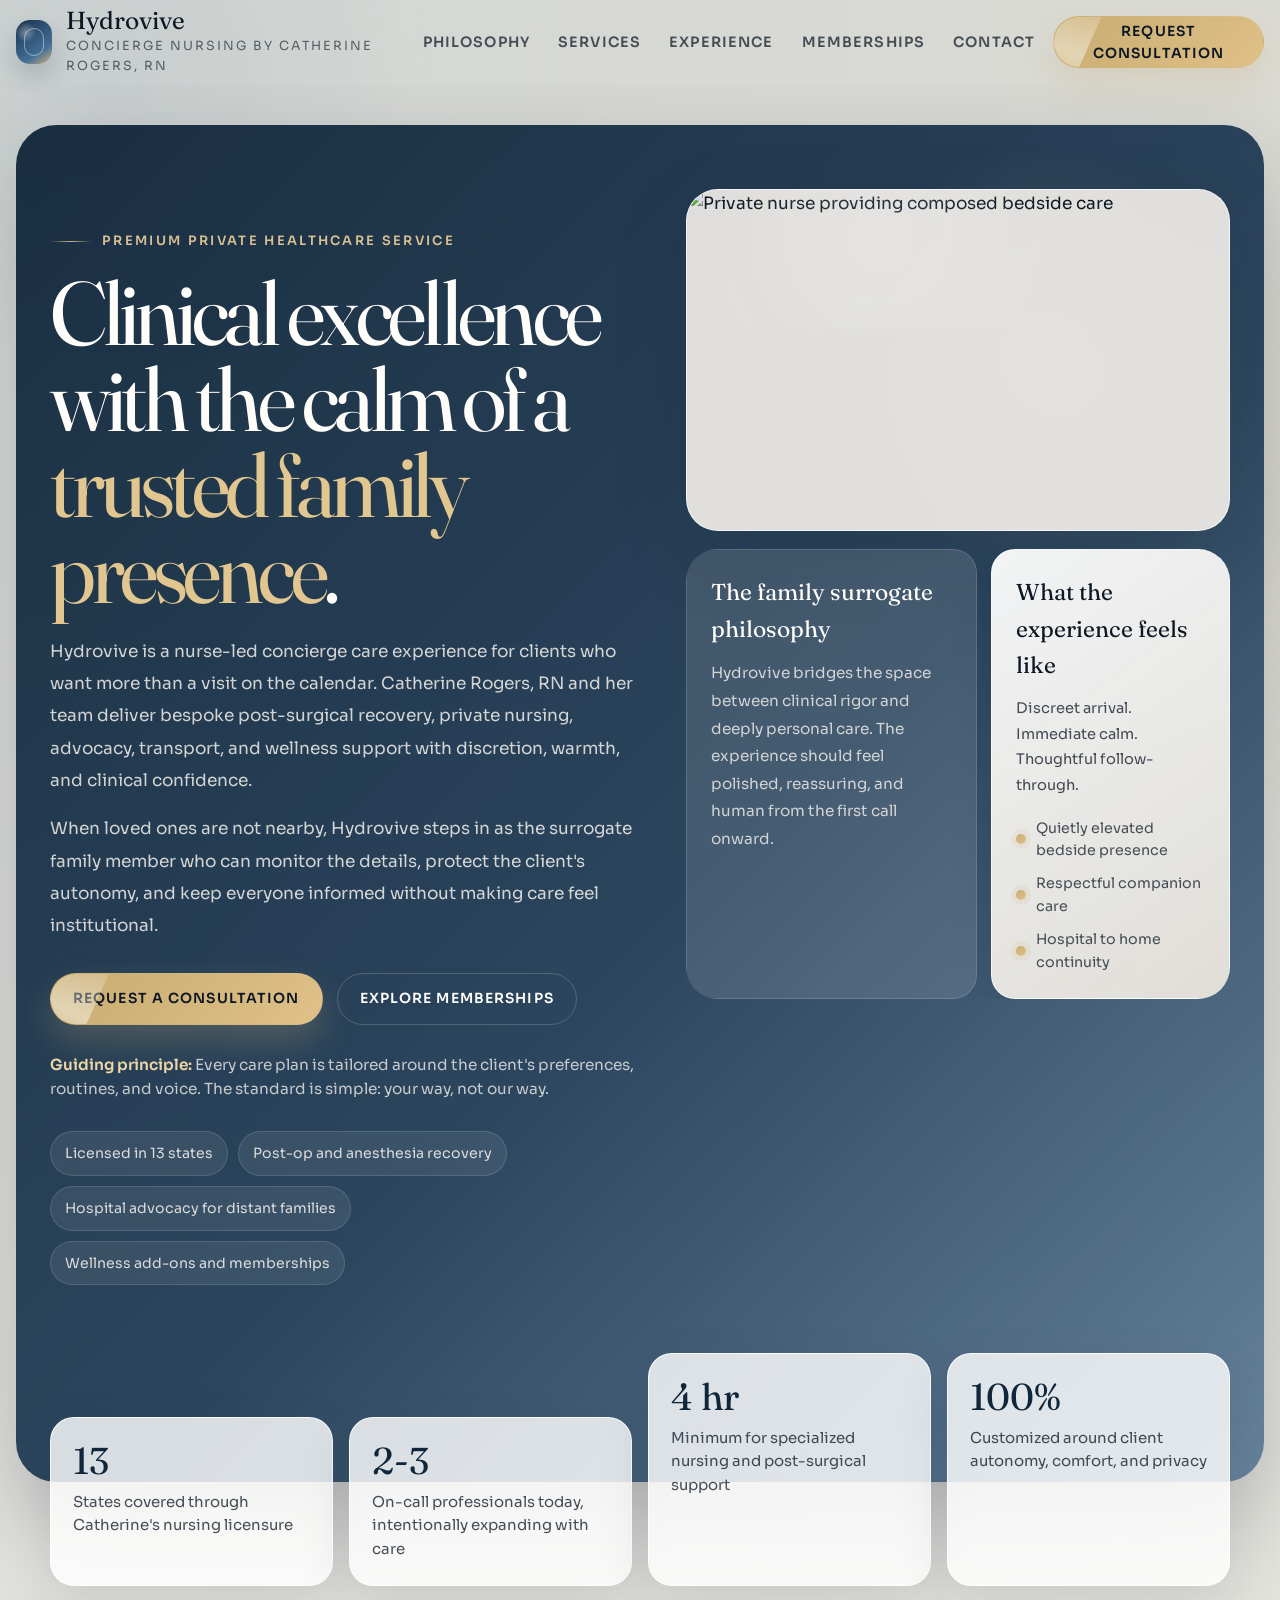
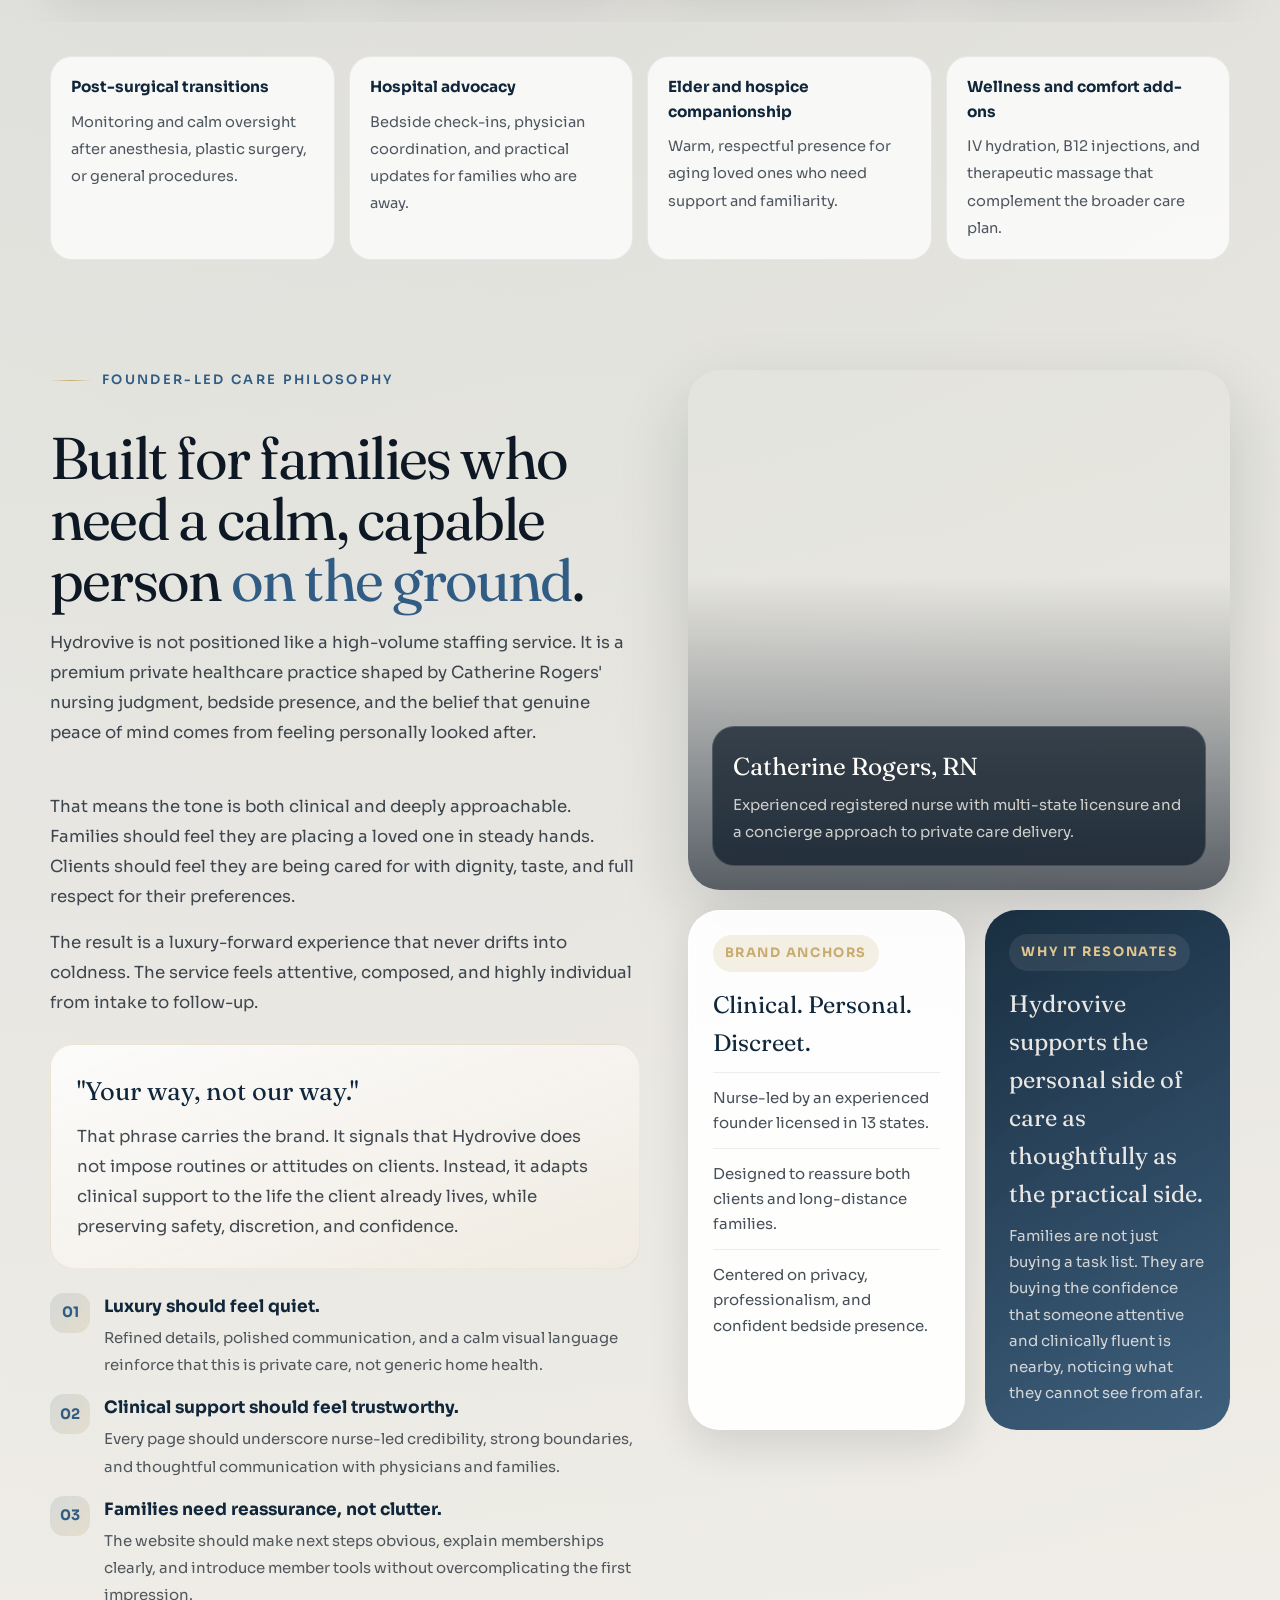
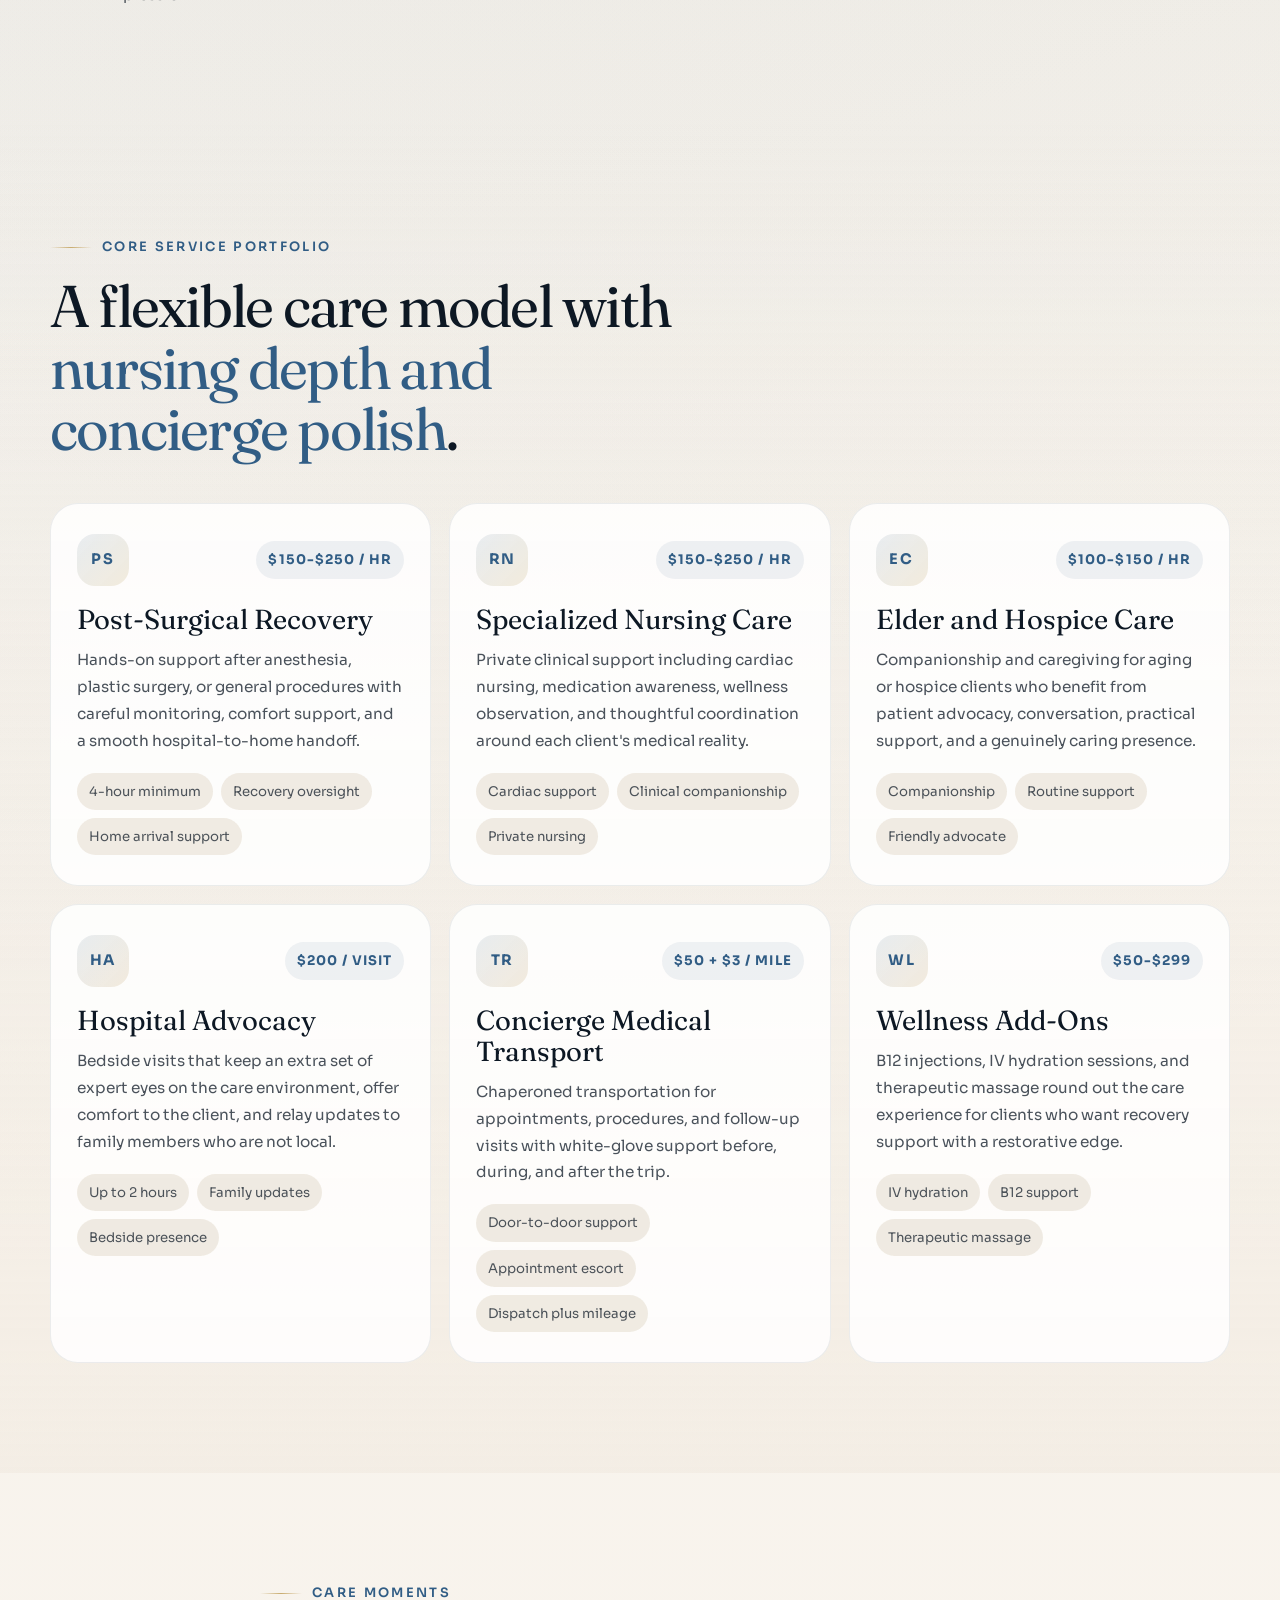
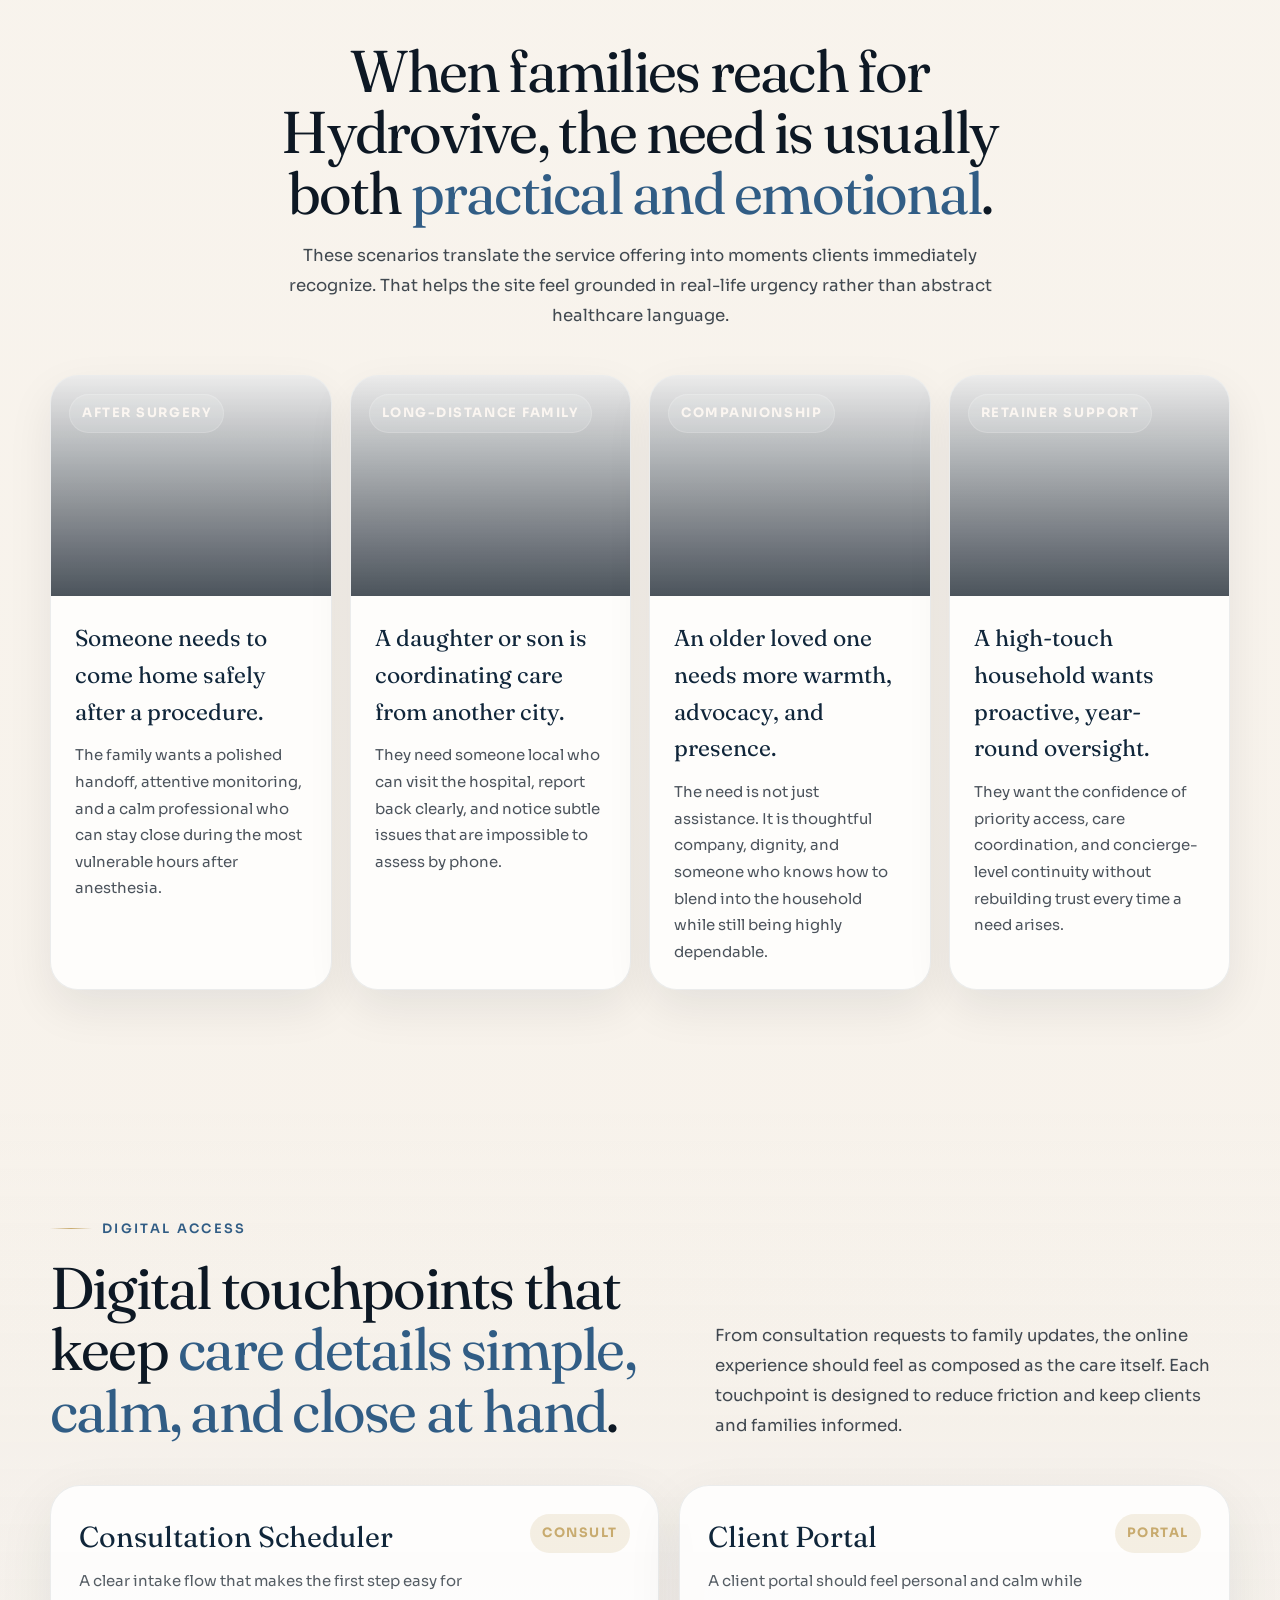
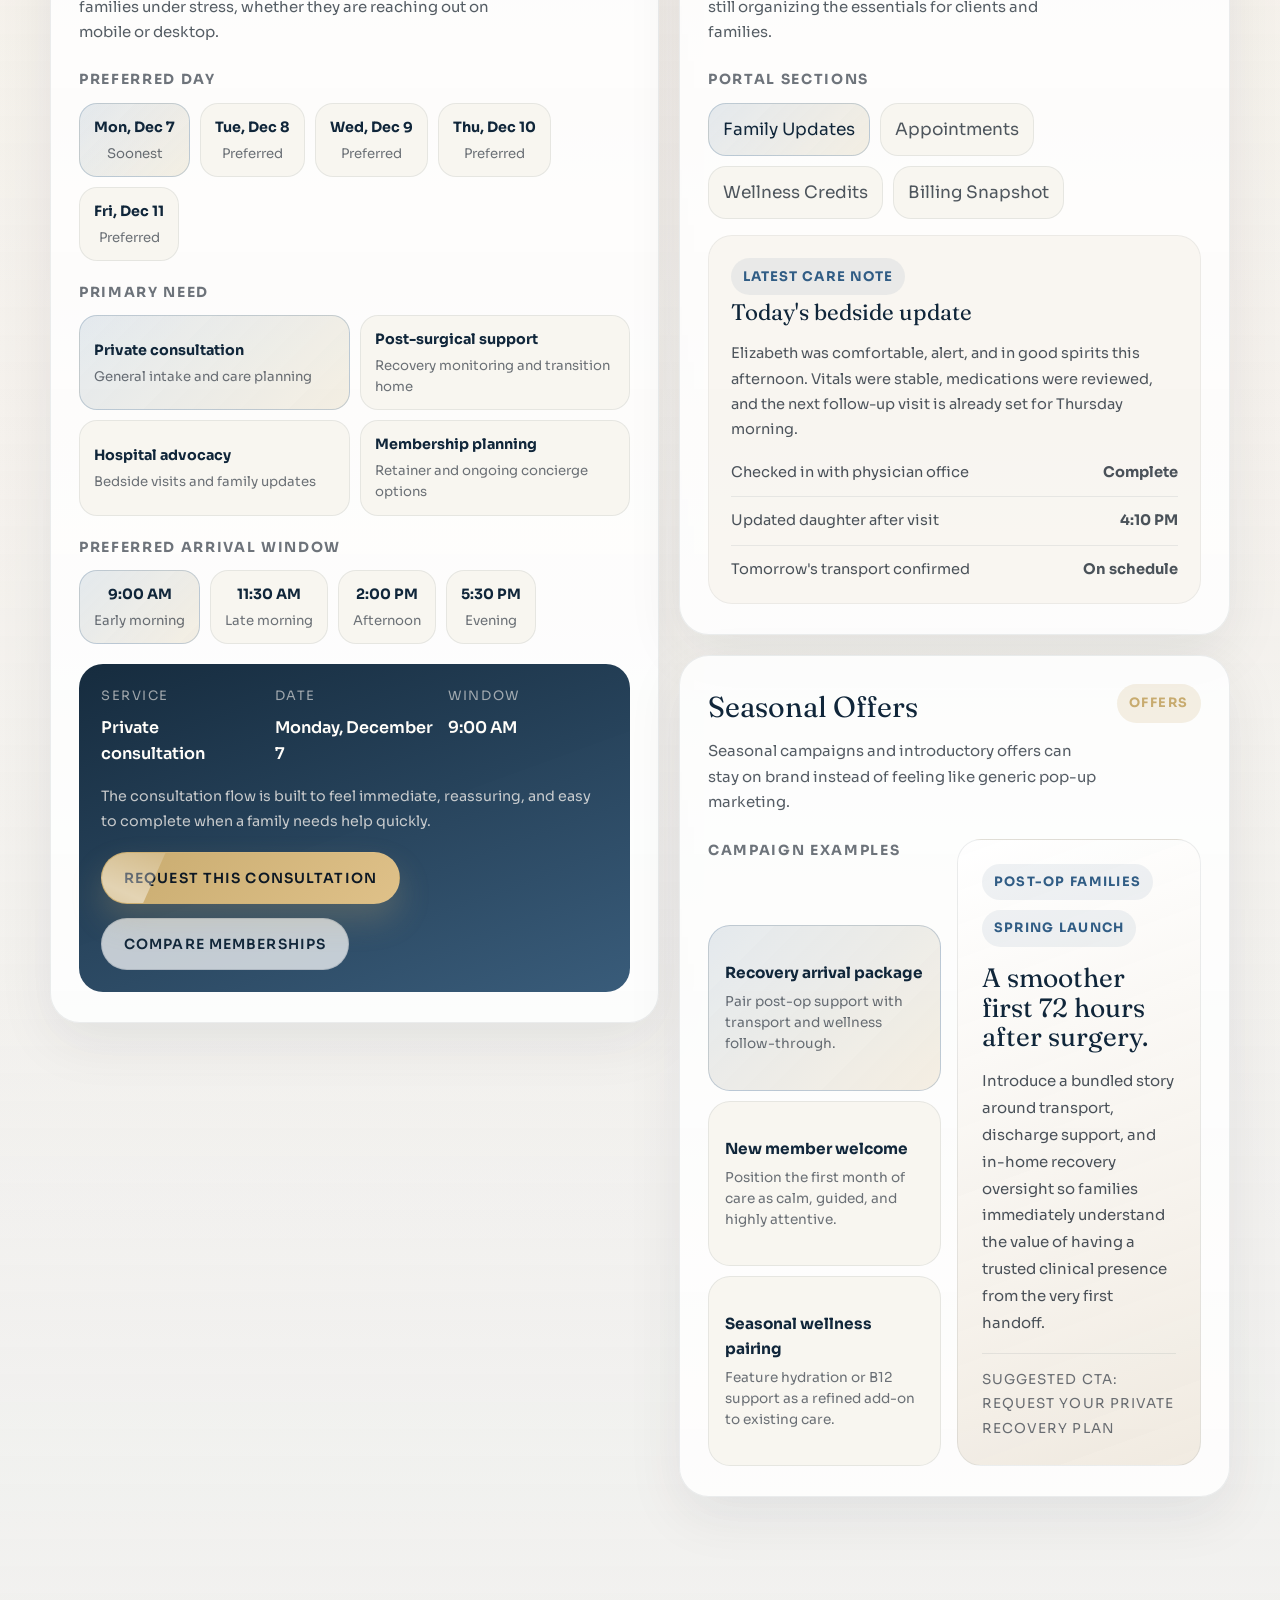
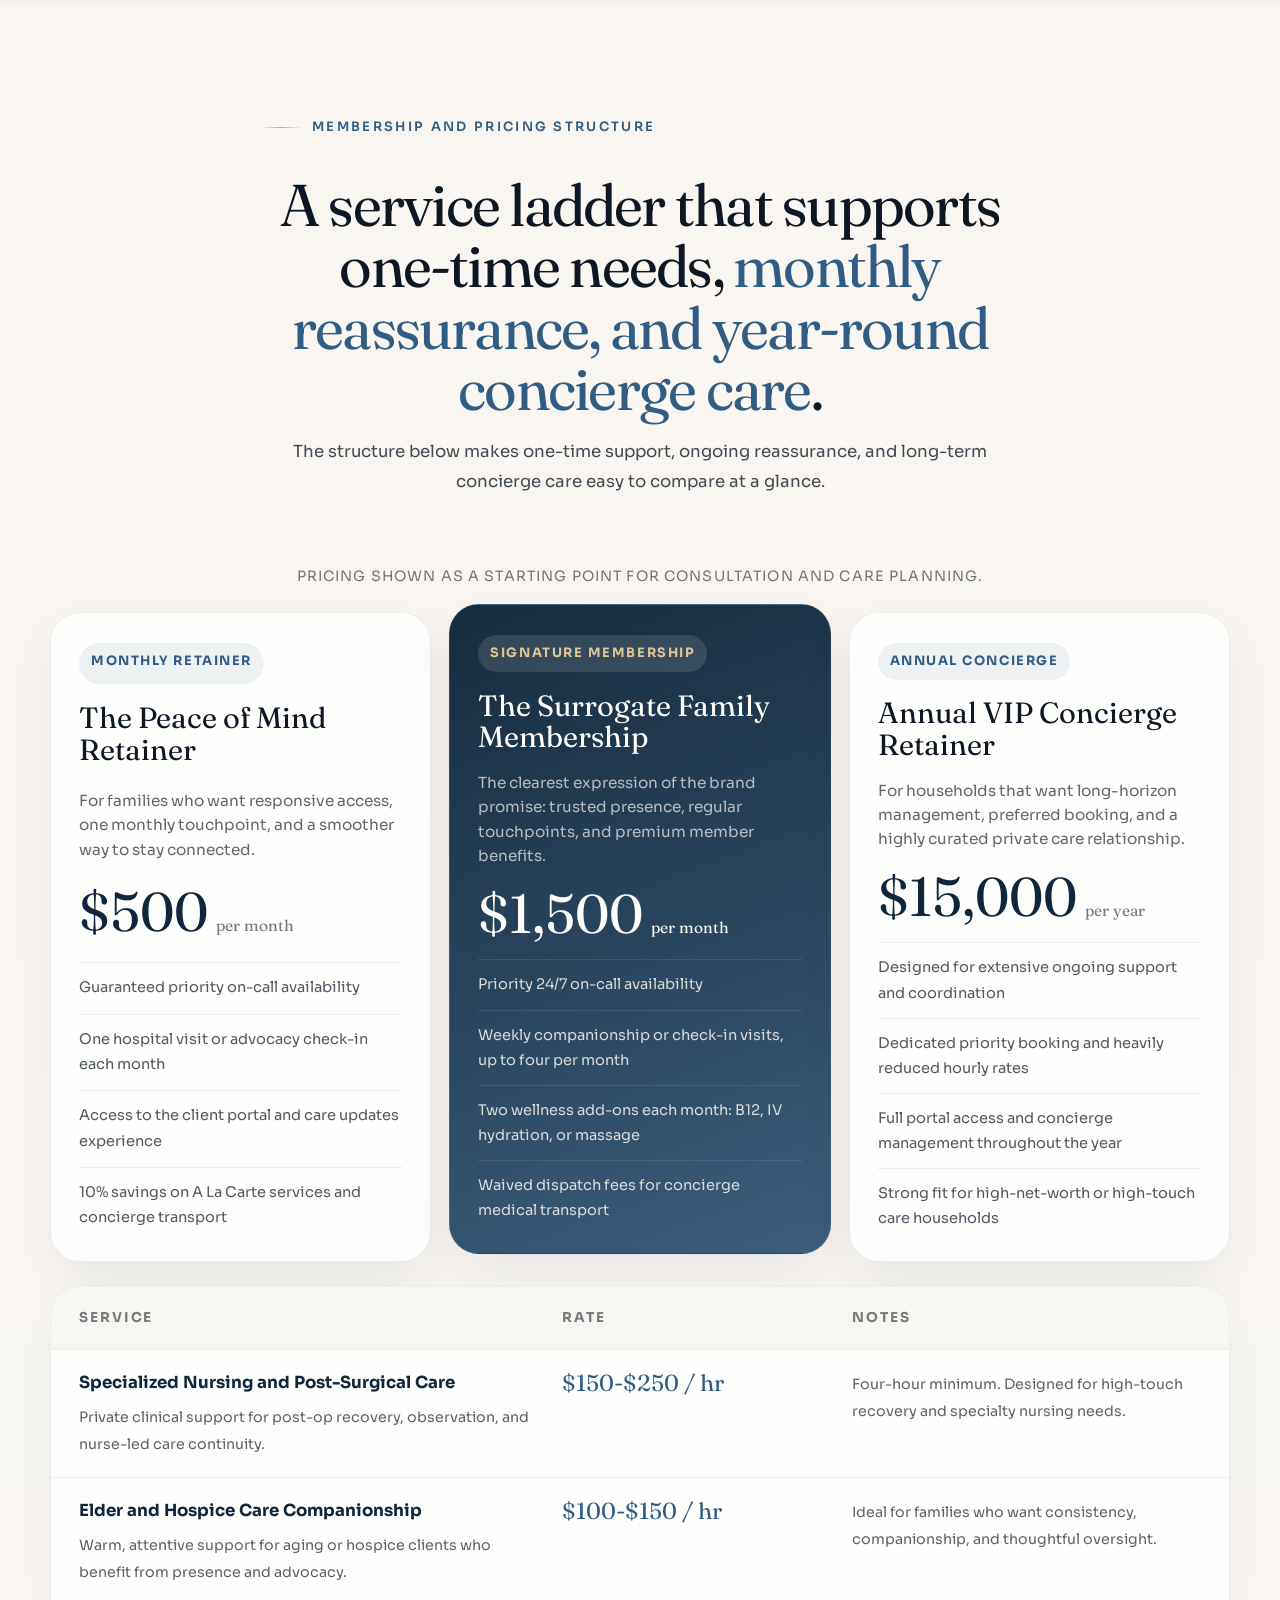
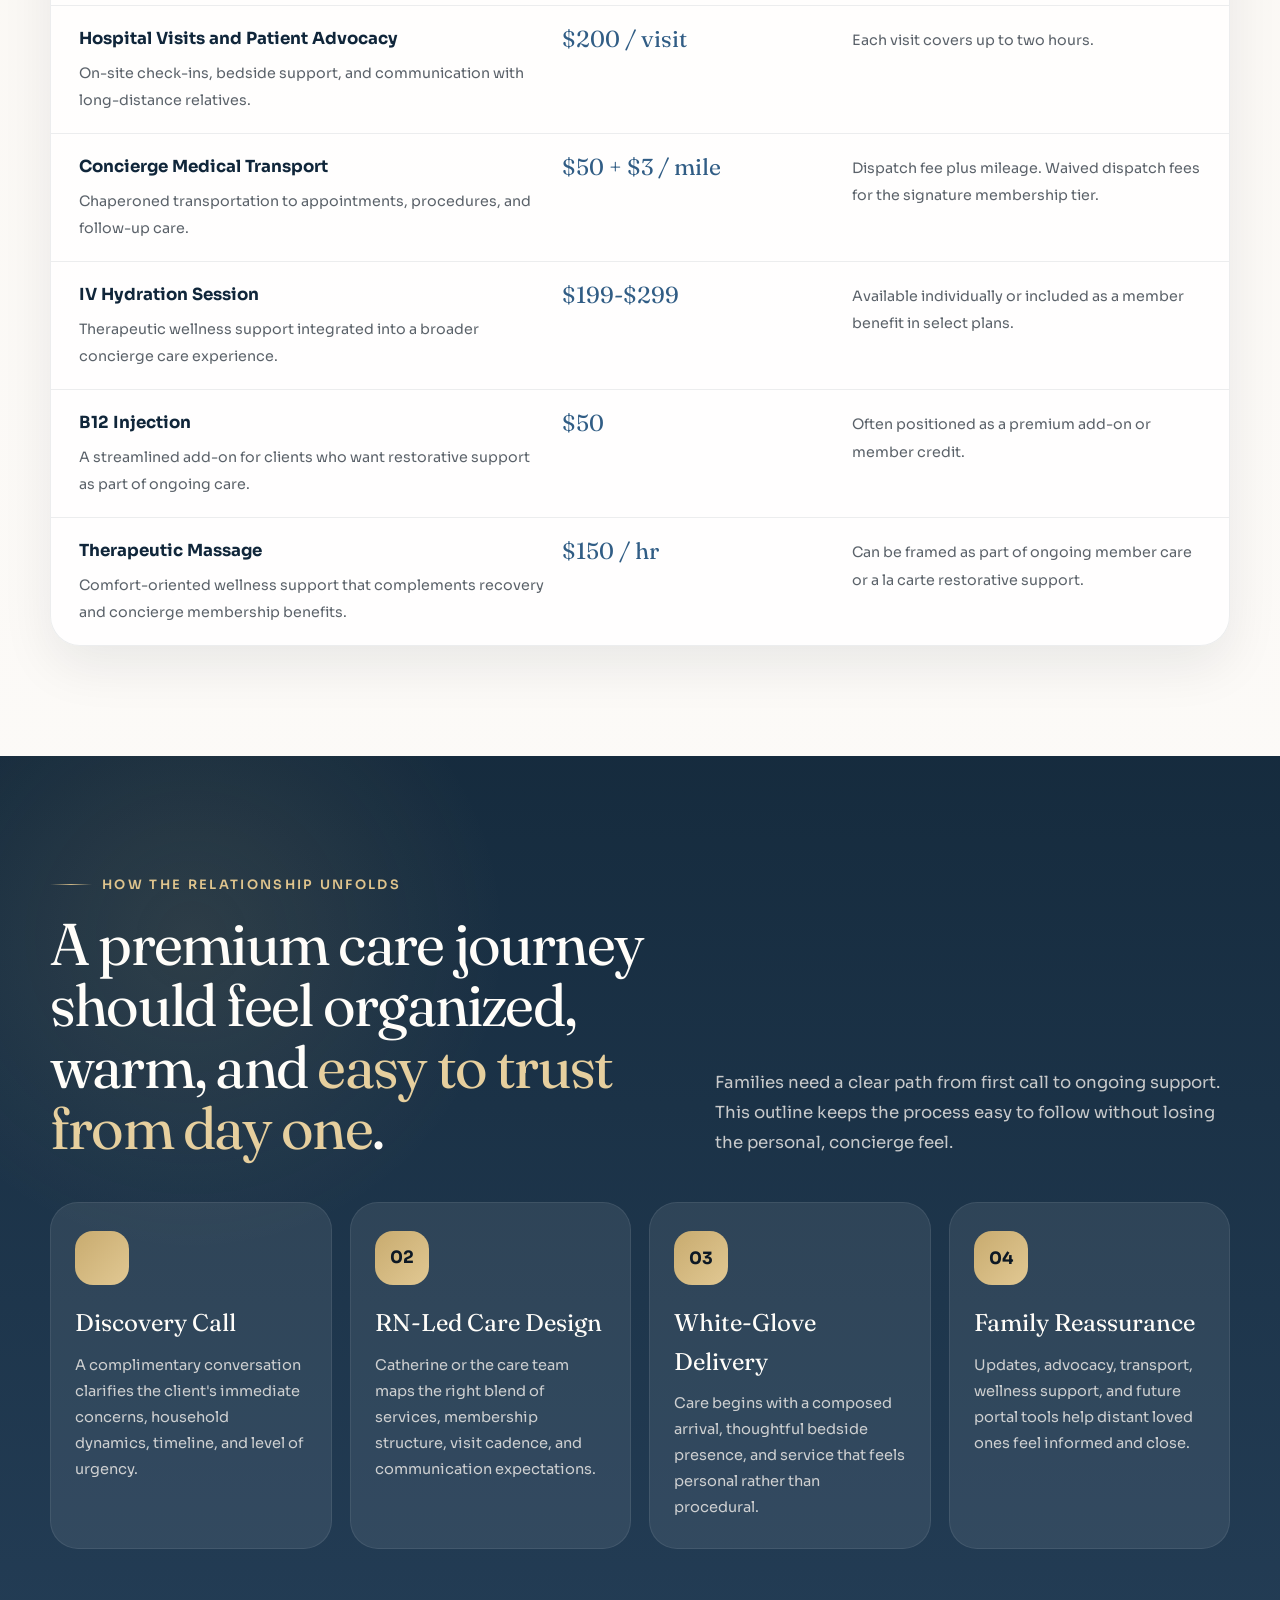
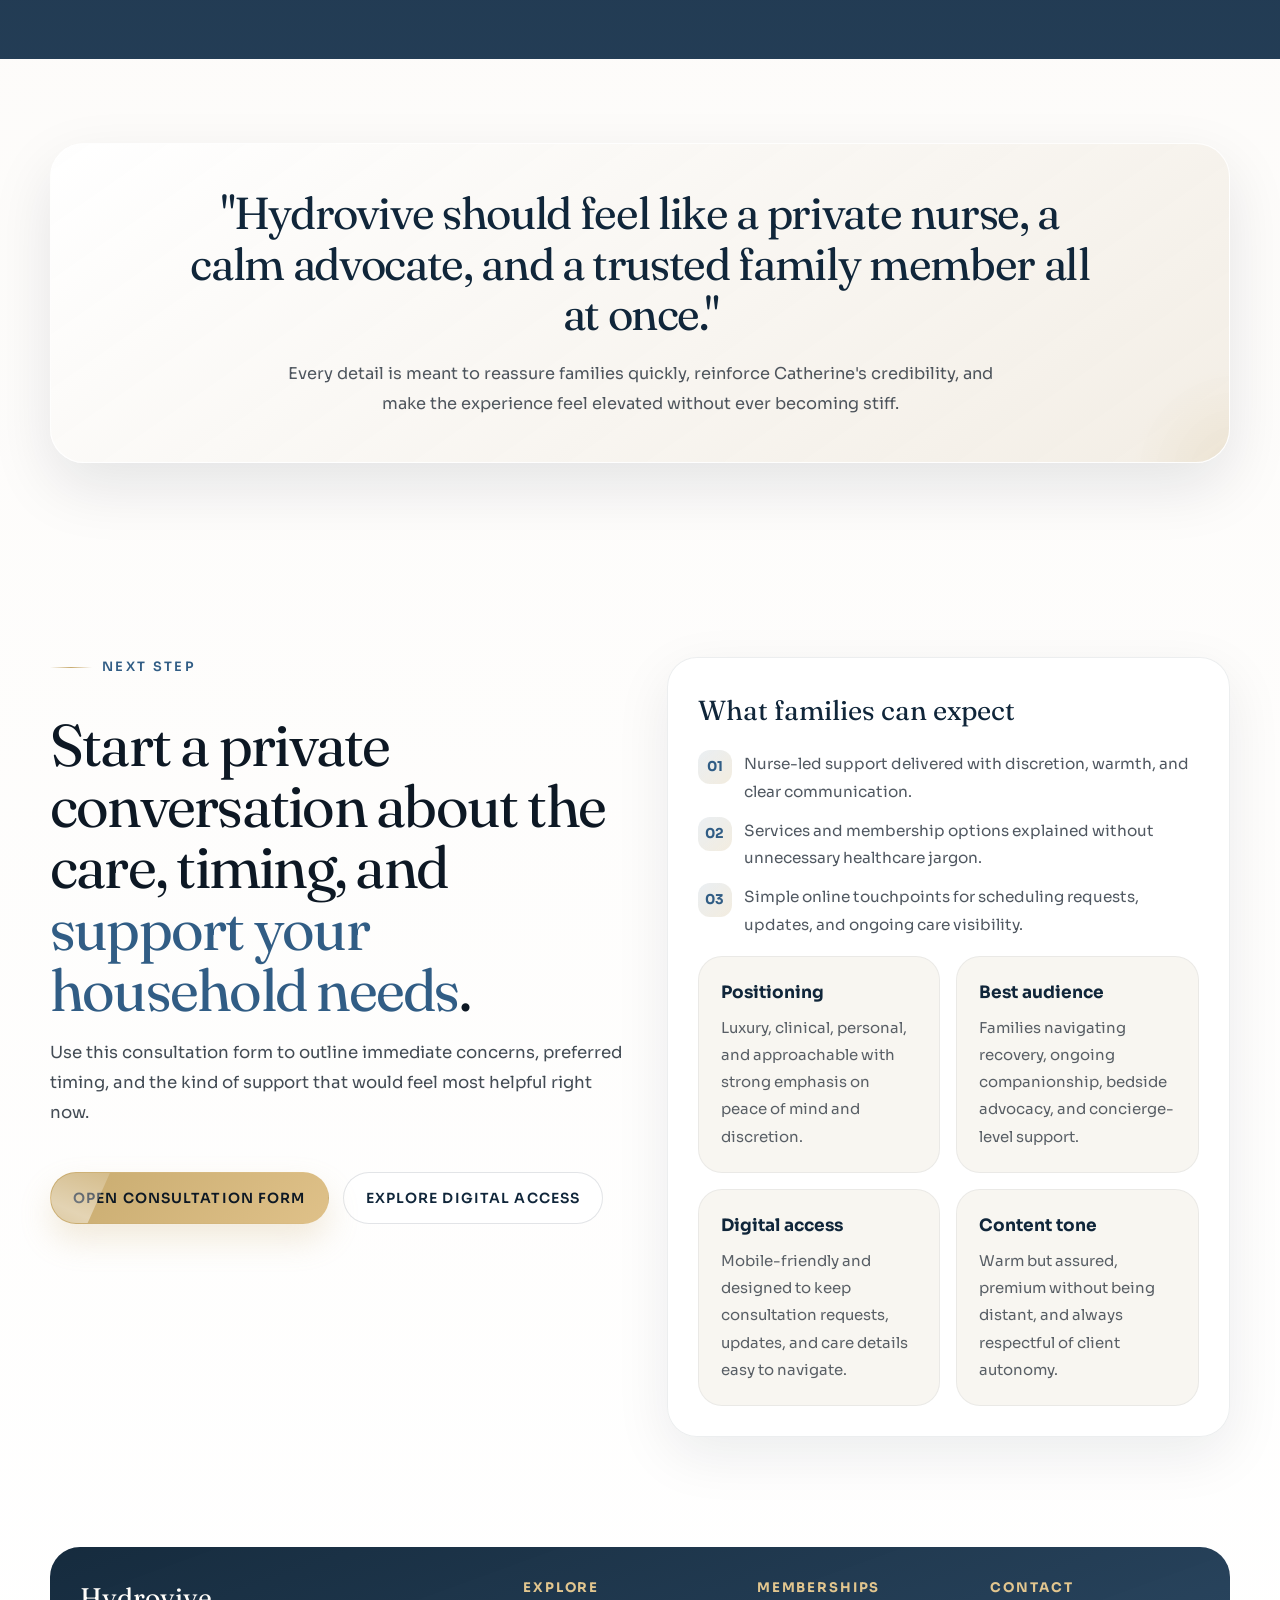
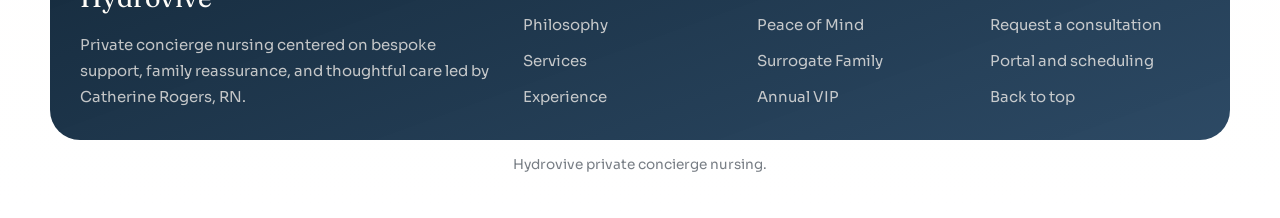
==== commit 0573fcf3: "test" ====
--- a/hydrovive-8.html
+++ b/hydrovive-8.html
@@ -30,7 +30,11 @@
       </nav>
 
       <div class="header-actions">
-        <button class="nav-toggle" id="navToggle" aria-controls="siteNav" aria-expanded="false" type="button">Menu</button>
+        <button class="nav-toggle" id="navToggle" aria-controls="siteNav" aria-expanded="false" aria-label="Toggle navigation" type="button">
+          <span class="nav-toggle-bar" aria-hidden="true"></span>
+          <span class="nav-toggle-bar" aria-hidden="true"></span>
+          <span class="nav-toggle-bar" aria-hidden="true"></span>
+        </button>
         <button class="button primary" type="button" data-open-drawer>Request Consultation</button>
       </div>
     </div>
--- a/hydrovive-8.css
+++ b/hydrovive-8.css
@@ -367,10 +367,36 @@
     display: none;
     width: 46px;
     height: 46px;
+    padding: 0;
     border: 1px solid rgba(16, 38, 58, 0.12);
     border-radius: 14px;
     background: rgba(255, 255, 255, 0.8);
     color: var(--ink);
+  }
+
+  .nav-toggle-bar {
+    display: block;
+    width: 18px;
+    height: 2px;
+    border-radius: 999px;
+    background: currentColor;
+    transition: transform 0.2s ease, opacity 0.2s ease;
+  }
+
+  .nav-toggle-bar + .nav-toggle-bar {
+    margin-top: 4px;
+  }
+
+  .nav-toggle[aria-expanded="true"] .nav-toggle-bar:nth-child(1) {
+    transform: translateY(6px) rotate(45deg);
+  }
+
+  .nav-toggle[aria-expanded="true"] .nav-toggle-bar:nth-child(2) {
+    opacity: 0;
+  }
+
+  .nav-toggle[aria-expanded="true"] .nav-toggle-bar:nth-child(3) {
+    transform: translateY(-6px) rotate(-45deg);
   }
 
   .hero {
@@ -2001,6 +2027,7 @@
     .founder-visual {
       min-height: auto;
       display: grid;
+      grid-template-columns: 1fr;
       gap: 18px;
     }
 
@@ -2060,8 +2087,10 @@
     }
 
     .nav-toggle {
-      display: inline-grid;
-      place-items: center;
+      display: inline-flex;
+      flex-direction: column;
+      align-items: center;
+      justify-content: center;
     }
 
     .header-actions .button.primary {
@@ -2149,6 +2178,10 @@
       grid-template-columns: 1fr;
     }
 
+    .founder-visual {
+      grid-template-columns: 1fr;
+    }
+
     .stage-image img {
       min-height: 300px;
     }
